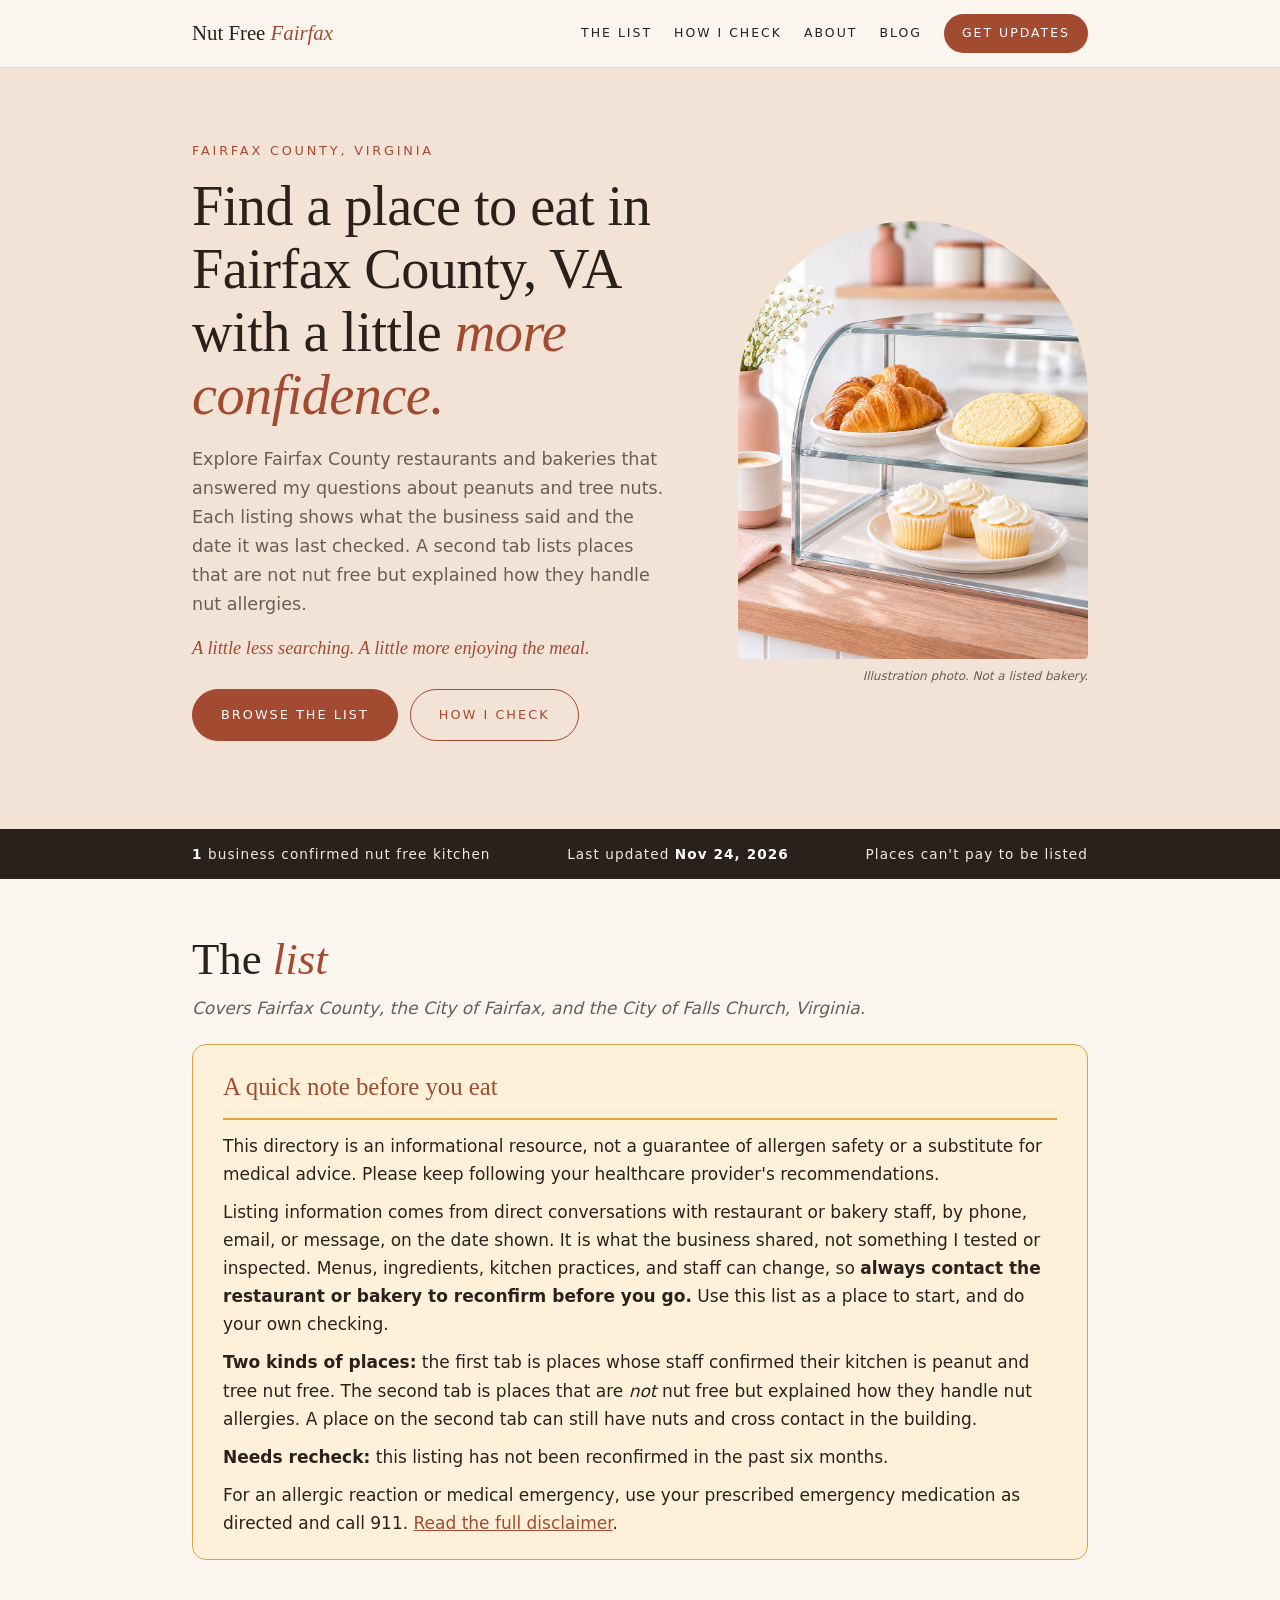
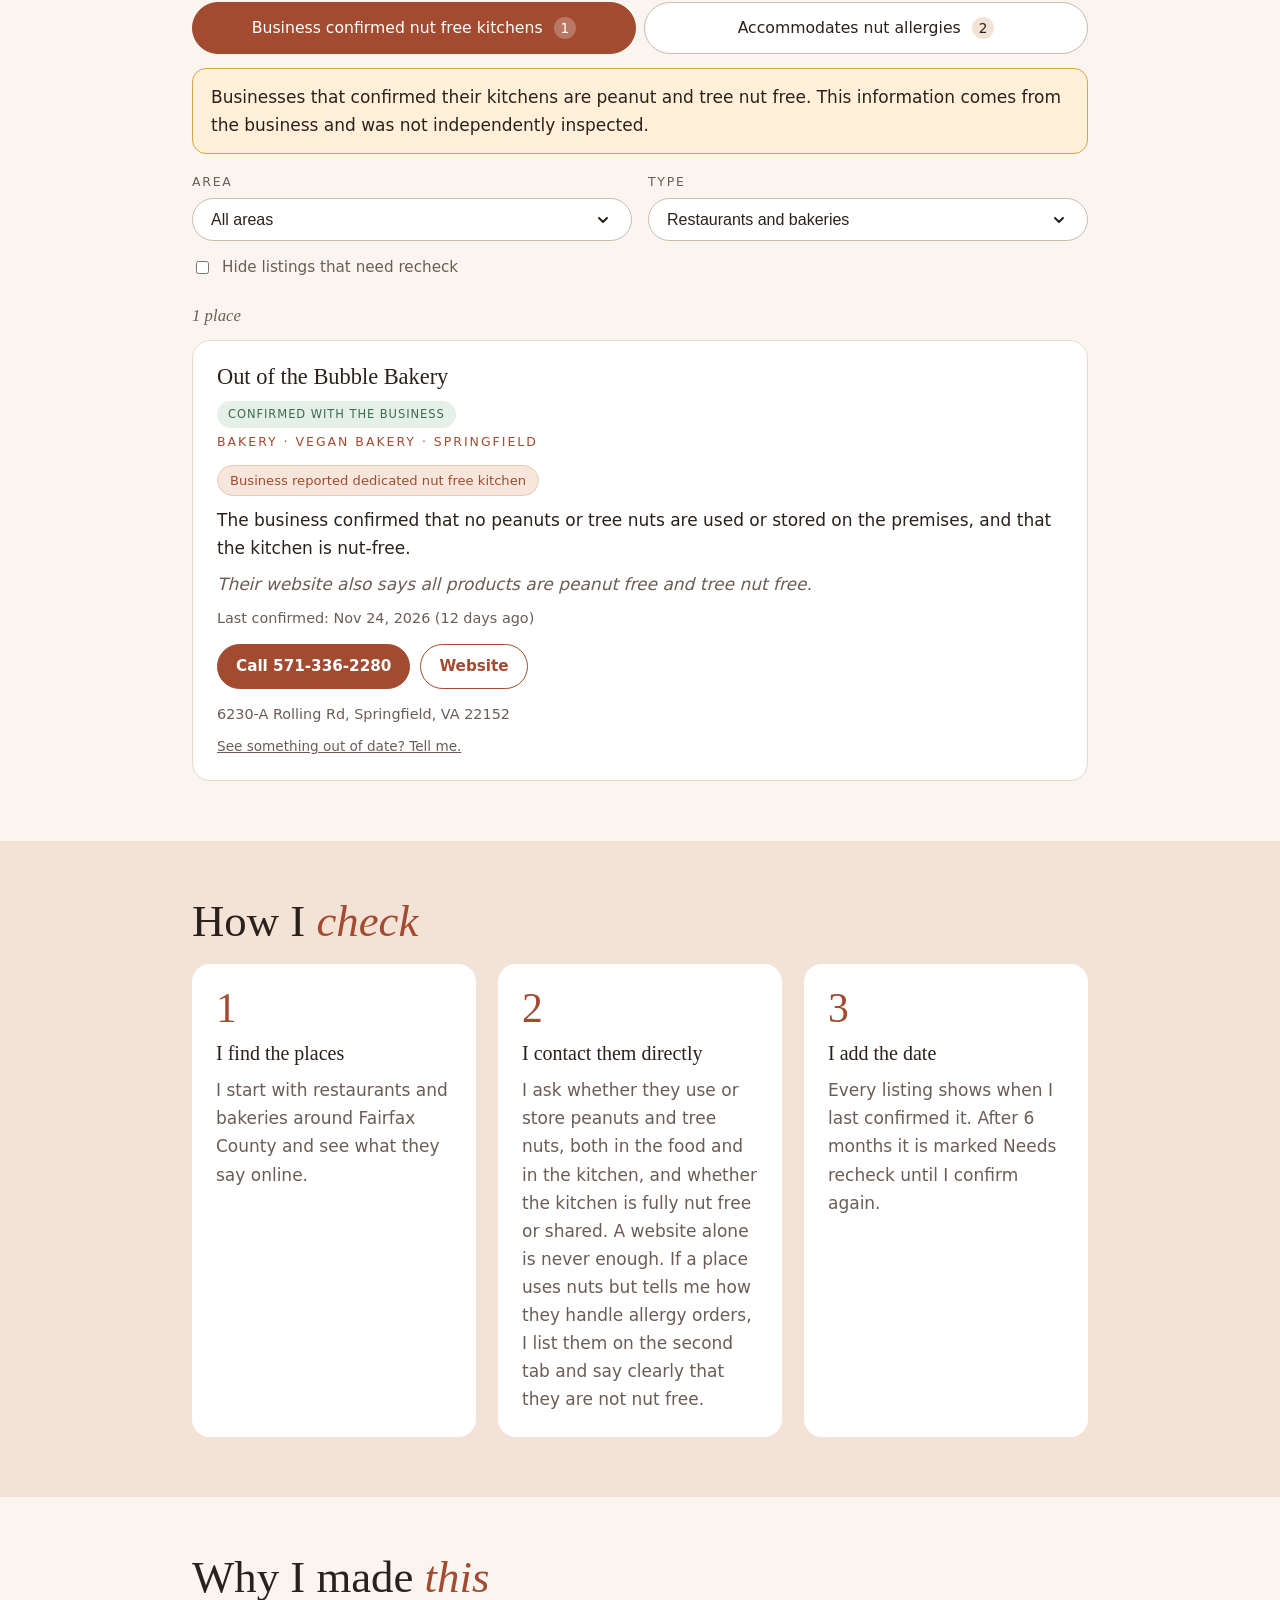
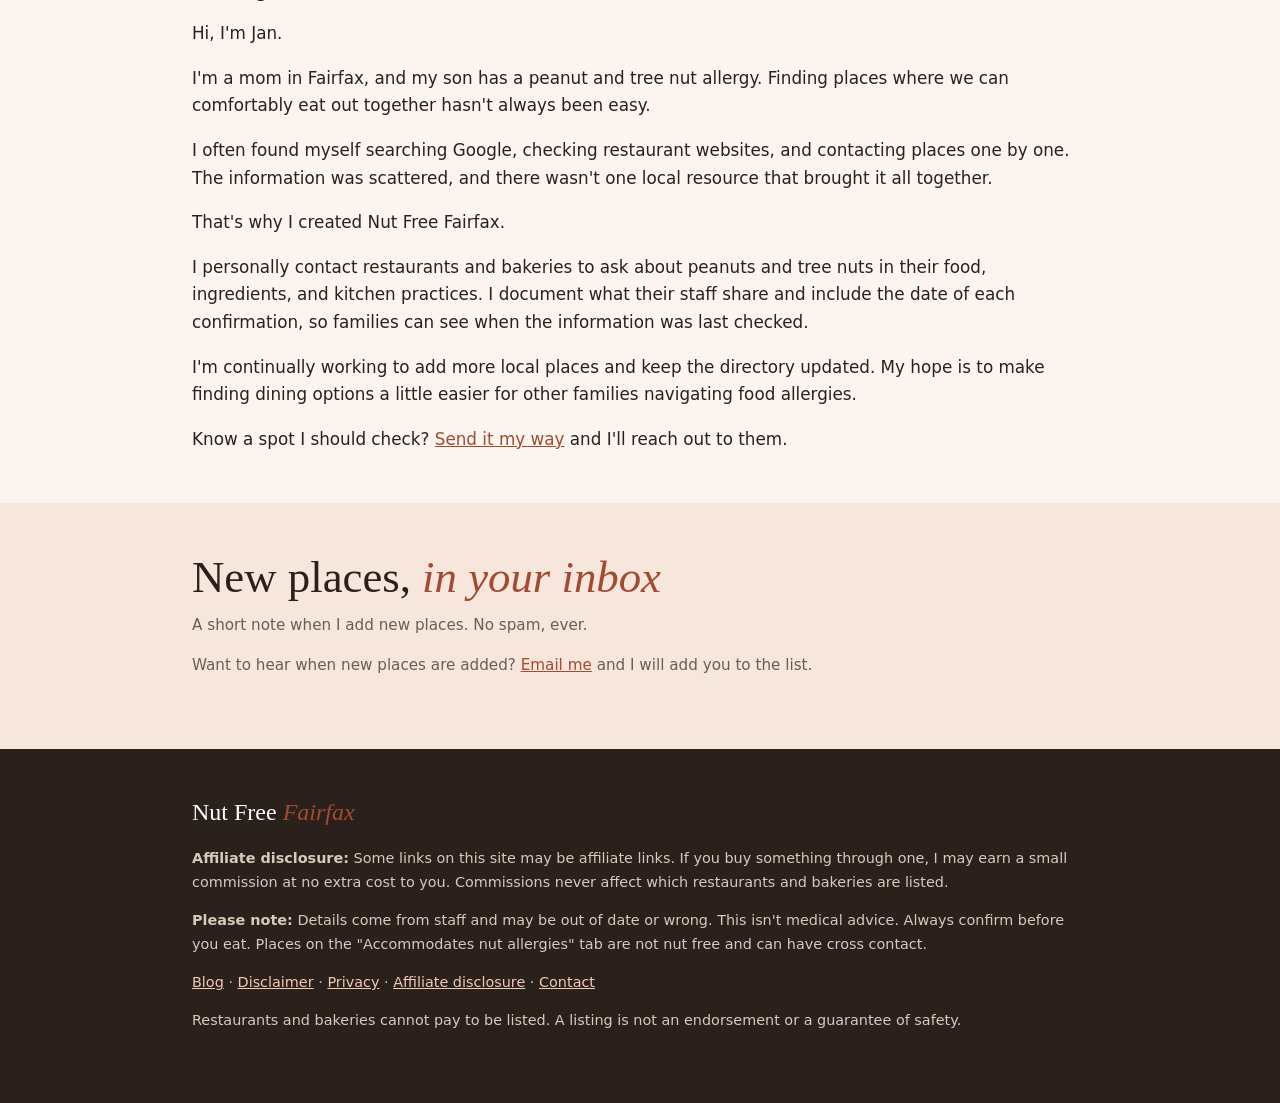
==== index.html @ b3189744 "Vary wording: less repeated 'shared' Co-Authored-By: Claude Sonnet 5.5 <noreply@anthropic.com> Claud" ====
<!DOCTYPE html>
<html lang="en">
<head>
  <meta charset="utf-8">
  <meta name="viewport" content="width=device-width, initial-scale=1">
  <title>Nut Free Fairfax | Peanut and tree nut free restaurants and bakeries in Fairfax County, VA</title>
  <meta name="description" content="Hand checked peanut and tree nut free restaurants and bakeries in Fairfax County, the City of Fairfax, and the City of Falls Church, VA. Every listing shows the date I last confirmed it. Always check with the business before you go.">
    <meta http-equiv="Content-Security-Policy" content="default-src 'self'; script-src 'self'; style-src 'self'; img-src 'self' data:; font-src 'self'; object-src 'none'; base-uri 'self'; form-action 'self'">
  <meta name="referrer" content="strict-origin-when-cross-origin">
  <meta name="theme-color" content="#a24b30">
  <link rel="canonical" href="https://nutfreefairfax.com/">
  <meta property="og:type" content="website">
  <meta property="og:site_name" content="Nut Free Fairfax">
  <meta property="og:title" content="Nut Free Fairfax | Peanut and tree nut free restaurants and bakeries in Fairfax County, VA">
  <meta property="og:description" content="Hand checked peanut and tree nut free restaurants and bakeries in Fairfax County, the City of Fairfax, and the City of Falls Church, VA. Every listing shows the date I last confirmed it. Always check with the business before you go.">
  <meta property="og:url" content="https://nutfreefairfax.com/">
  <meta property="og:image" content="https://nutfreefairfax.com/images/og-share.jpg">
  <meta name="twitter:card" content="summary_large_image">
  <script type="application/ld+json">
  {"@context":"https://schema.org","@graph":[{"@type":"WebSite","@id":"https://nutfreefairfax.com/#site","url":"https://nutfreefairfax.com/","name":"Nut Free Fairfax","description":"A free, hand verified directory of peanut and tree nut free restaurants and bakeries in Fairfax County, VA."},{"@type":"Person","name":"Jan","url":"https://nutfreefairfax.com/#about"}]}
  </script>
  <link rel="icon" href="favicon.svg" type="image/svg+xml">
  <link rel="stylesheet" href="style.css">
</head>
<body>
  <a class="skip" href="#list">Skip to the list</a>

  <nav class="nav" aria-label="Main">
    <div class="wrap nav-in">
      <a class="logo" href="#top">Nut Free <em>Fairfax</em></a>
      <div class="nav-links">
        <a href="#list">The list</a>
        <a href="#how">How I check</a>
        <a href="#about">About</a>
        <a href="blog/">Blog</a>
        <a class="pill" href="#newsletter">Get updates</a>
      </div>
    </div>
  </nav>

  <header class="hero" id="top">
    <div class="wrap hero-in">
      <div class="hero-text">
        <p class="eyebrow">Fairfax County, Virginia</p>
        <h1>Find a place to eat in Fairfax County, VA with a little <em>more confidence.</em></h1>
        <p class="lead">Explore Fairfax County restaurants and bakeries that answered my questions about peanuts and tree nuts. Each listing shows what the business said and the date it was last checked. A second tab lists places that are not nut free but explained how they handle nut allergies.</p>
        <p class="closer">A little less searching. A little more enjoying the meal.</p>
        <p class="cta"><a class="btn" href="#list">Browse the list</a> <a class="btn ghost" href="#how">How I check</a></p>
      </div>
      <!-- Put your photo at images/hero.jpg. Until then you see the soft color shape. -->
      <div class="hero-photo" role="img" aria-label="Pastries in a bakery display case (illustration photo)">
        <p class="photo-note">Illustration photo. Not a listed bakery.</p>
      </div>
    </div>
  </header>

  <section class="strip" aria-label="Site facts">
    <div class="wrap strip-in">
      <p><strong id="statCount">0</strong> <span id="statLabel">business confirmed nut free kitchens</span></p>
      <p>Last updated <strong id="statUpdated">soon</strong></p>
      <p>Places can't pay to be listed</p>
    </div>
  </section>

  <main>
    <section class="wrap" id="list-section">
      <h2 class="section-title">The <em>list</em></h2>
      <p class="coverage">Covers Fairfax County, the City of Fairfax, and the City of Falls Church, Virginia.</p>

      <div class="disclaimer" role="note">
        <h3>A quick note before you eat</h3>
        <p>This directory is an informational resource, not a guarantee of allergen safety or a substitute for medical advice. Please keep following your healthcare provider's recommendations.</p>
        <p>Listing information comes from direct conversations with restaurant or bakery staff, by phone, email, or message, on the date shown. It is what the business shared, not something I tested or inspected. Menus, ingredients, kitchen practices, and staff can change, so <strong>always contact the restaurant or bakery to reconfirm before you go.</strong> Use this list as a place to start, and do your own checking.</p>
        <p><strong>Two kinds of places:</strong> the first tab is places whose staff confirmed their kitchen is peanut and tree nut free. The second tab is places that are <em>not</em> nut free but explained how they handle nut allergies. A place on the second tab can still have nuts and cross contact in the building.</p>
        <p><strong>Needs recheck:</strong> this listing has not been reconfirmed in the past six months.</p>
        <p>For an allergic reaction or medical emergency, use your prescribed emergency medication as directed and call 911. <a href="disclaimer.html">Read the full disclaimer</a>.</p>
      </div>

      <div class="tabs" role="tablist" aria-label="Kind of place">
        <button class="tab on" role="tab" type="button" data-level="nutfree" aria-selected="true">Business confirmed nut free kitchens <span class="tab-n">0</span></button>
        <button class="tab" role="tab" type="button" data-level="accommodates" aria-selected="false">Accommodates nut allergies <span class="tab-n">0</span></button>
      </div>
      <p id="tabNote" class="tab-note" role="note" hidden></p>

      <div class="controls" aria-label="Filter the list">
        <div class="field">
          <label for="area">Area</label>
          <select id="area"><option value="all">All areas</option></select>
        </div>
        <div class="field">
          <label for="type">Type</label>
          <select id="type">
            <option value="all">Restaurants and bakeries</option>
            <option value="restaurant">Restaurants</option>
            <option value="bakery">Bakeries</option>
          </select>
        </div>
        <label class="check"><input id="hideOld" type="checkbox"> Hide listings that need recheck</label>
      </div>

      <p id="count" class="count" aria-live="polite"></p>
      <div id="list" class="list" aria-label="Listings"></div>
    </section>

    <section class="how" id="how">
      <div class="wrap">
        <h2 class="section-title">How I <em>check</em></h2>
        <ol class="steps">
          <li><span class="num">1</span><h3>I find the places</h3><p>I start with restaurants and bakeries around Fairfax County and see what they say online.</p></li>
          <li><span class="num">2</span><h3>I contact them directly</h3><p>I ask whether they use or store peanuts and tree nuts, both in the food and in the kitchen, and whether the kitchen is fully nut free or shared. A website alone is never enough. If a place uses nuts but tells me how they handle allergy orders, I list them on the second tab and say clearly that they are not nut free.</p></li>
          <li><span class="num">3</span><h3>I add the date</h3><p>Every listing shows when I last confirmed it. After 6 months it is marked Needs recheck until I confirm again.</p></li>
        </ol>
      </div>
    </section>

    <section class="wrap about" id="about">
      <h2 class="section-title">Why I made <em>this</em></h2>
      <p>Hi, I'm Jan.</p>
      <p>I'm a mom in Fairfax, and my son has a peanut and tree nut allergy. Finding places where we can comfortably eat out together hasn't always been easy.</p>
      <p>I often found myself searching Google, checking restaurant websites, and contacting places one by one. The information was scattered, and there wasn't one local resource that brought it all together.</p>
      <p>That's why I created Nut Free Fairfax.</p>
      <p>I personally contact restaurants and bakeries to ask about peanuts and tree nuts in their food, ingredients, and kitchen practices. I document what their staff share and include the date of each confirmation, so families can see when the information was last checked.</p>
      <p>I'm continually working to add more local places and keep the directory updated. My hope is to make finding dining options a little easier for other families navigating food allergies.</p>
      <p>Know a spot I should check? <a href="mailto:nutfreefairfax@gmail.com">Send it my way</a> and I'll reach out to them.</p>
    </section>

    <!-- HIDDEN until you have real affiliate links. To bring it back, delete the opening and closing comment marks around this block and swap in your real links.
    <section class="wrap box" id="tools">
      <h2>Helpful nut free <em>finds</em></h2>
      <p class="small">A few things I like. These are affiliate links, which means I may earn a small commission if you buy. It costs you nothing extra, and it never affects which places are listed.</p>
      <ul>
        <li><a href="YOUR-AFFILIATE-LINK-HERE" rel="sponsored noopener">Product name</a></li>
      </ul>
    </section>
    -->


    <section class="news" id="newsletter">
      <div class="wrap">
        <h2>New places, <em>in your inbox</em></h2>
        <p class="small">A short note when I add new places. No spam, ever.</p>
        <p class="small">Want to hear when new places are added? <a href="mailto:nutfreefairfax@gmail.com?subject=Add%20me%20to%20the%20list">Email me</a> and I will add you to the list.</p>
      </div>
    </section>
  </main>

  <footer class="site-footer">
    <div class="wrap">
      <p class="logo-foot">Nut Free <em>Fairfax</em></p>
      <p><strong>Affiliate disclosure:</strong> Some links on this site may be affiliate links. If you buy something through one, I may earn a small commission at no extra cost to you. Commissions never affect which restaurants and bakeries are listed.</p>
      <p><strong>Please note:</strong> Details come from staff and may be out of date or wrong. This isn't medical advice. Always confirm before you eat. Places on the "Accommodates nut allergies" tab are not nut free and can have cross contact.</p>
      <p><a href="blog/">Blog</a> &middot; <a href="disclaimer.html">Disclaimer</a> &middot; <a href="privacy.html">Privacy</a> &middot; <a href="affiliate-disclosure.html">Affiliate disclosure</a> &middot; <a href="mailto:nutfreefairfax@gmail.com">Contact</a></p>
      <p>Restaurants and bakeries cannot pay to be listed. A listing is not an endorsement or a guarantee of safety.</p>
    </div>
  </footer>

  <script src="data/listings.js"></script>
  <script src="app.js"></script>
</body>
</html>
---- style.css ----
:root {
  --bg: #faf5ef;
  --blush: #f3e3d7;
  --ink: #2b211c;
  --muted: #6b5d55;
  --line: #e6d9cc;
  --accent: #a24b30;
  --accent-soft: #f6e6dc;
  --ok: #3f6b4f;
  --warn-bg: #fff1d9;
  --warn-line: #d9a441;
  --old: #8a4b00;
  --serif: Georgia, "Times New Roman", serif;
}
* { box-sizing: border-box; }
body {
  margin: 0;
  font-family: system-ui, -apple-system, "Segoe UI", Roboto, sans-serif;
  background: var(--bg);
  color: var(--ink);
  line-height: 1.65;
  font-size: 17px;
}
h1, h2, h3 { font-family: var(--serif); font-weight: 400; }
.wrap { max-width: 780px; margin: 0 auto; padding: 0 22px; }
.skip { position: absolute; left: -999px; }
.skip:focus { left: 8px; top: 8px; background: #fff; padding: 8px; z-index: 5; }

/* Header */
.site-header { background: var(--blush); padding: 64px 0 52px; text-align: center; }
.eyebrow {
  margin: 0 0 14px; font-size: .8rem; letter-spacing: .22em;
  text-transform: uppercase; color: var(--accent);
}
.site-header h1 {
  margin: 0 0 16px; font-size: clamp(2.3rem, 7vw, 3.6rem);
  line-height: 1.08; letter-spacing: -.01em;
}
.site-header h1 em { color: var(--accent); }
.tagline { margin: 0 auto; max-width: 560px; color: var(--muted); font-size: 1.05rem; }

/* Disclaimer */
.disclaimer {
  background: var(--warn-bg); border: 1px solid var(--warn-line);
  border-radius: 14px; padding: 16px 20px; margin: 34px 0 30px;
}
.disclaimer h2 { margin: 0 0 4px; font-size: 1.15rem; }
.disclaimer p { margin: 0; }

/* Filters */
.controls {
  display: grid; grid-template-columns: 1fr 1fr; gap: 14px 16px;
  margin-bottom: 10px;
}
.field label {
  display: block; font-size: .78rem; letter-spacing: .14em;
  text-transform: uppercase; color: var(--muted); margin-bottom: 6px;
}
select {
  appearance: none; -webkit-appearance: none; -moz-appearance: none;
  width: 100%; padding: 12px 48px 12px 18px; font-size: 1rem; color: var(--ink);
  border: 1px solid #cdbba9; border-radius: 999px; background-color: #fff;
  cursor: pointer;
  /* Bigger, darker dropdown arrow, set in from the rounded edge */
  background-image: url("data:image/svg+xml,%3Csvg xmlns='http://www.w3.org/2000/svg' width='16' height='16' viewBox='0 0 24 24' fill='none' stroke='%232b211c' stroke-width='3' stroke-linecap='round' stroke-linejoin='round'%3E%3Cpath d='M6 9l6 6 6-6'/%3E%3C/svg%3E");
  background-repeat: no-repeat;
  background-position: right 20px center;
  background-size: 16px;
}
.controls .check {
  grid-column: 1 / -1; display: flex; gap: 10px; align-items: center;
  font-size: .95rem; color: var(--muted);
}
.count {
  margin: 22px 0 10px; color: var(--muted); font-family: var(--serif);
  font-style: italic; font-size: 1.05rem;
}

/* Cards */
.card {
  background: #fff; border: 1px solid var(--line); border-radius: 18px;
  padding: 22px 24px; margin-bottom: 18px;
}
.card.is-old { border-color: var(--warn-line); }
.card-top { display: flex; flex-direction: column; gap: 10px; align-items: flex-start; }
.card h3 { margin: 0; font-size: 1.4rem; line-height: 1.25; }
.badge {
  font-size: .72rem; letter-spacing: .08em; text-transform: uppercase;
  padding: 4px 11px; border-radius: 999px; white-space: nowrap;
}
.badge.ok { background: #e4f0e8; color: var(--ok); }
.badge.old { background: var(--warn-bg); color: var(--old); border: 1px solid var(--warn-line); }
.meta {
  margin: 4px 0 12px; font-size: .78rem; letter-spacing: .16em;
  text-transform: uppercase; color: var(--accent);
}
.said { margin: 0 0 8px; }
.notes { margin: 0 0 8px; color: var(--muted); font-style: italic; }
.verified { margin: 0 0 14px; font-size: .9rem; color: var(--muted); }
.links { margin: 0; display: flex; flex-wrap: wrap; gap: 10px; }
.links a {
  display: inline-block; padding: 9px 18px; border-radius: 999px;
  border: 1px solid var(--accent); color: var(--accent);
  text-decoration: none; font-weight: 600; font-size: .95rem;
}
.links a:first-child { background: var(--accent); color: #fff; }
.addr { margin: 14px 0 0; font-size: .9rem; color: var(--muted); }

/* Boxes */
.box { margin-top: 44px; padding: 26px 24px; background: var(--accent-soft); border-radius: 18px; }
.box h2 { margin: 0 0 6px; font-size: 1.5rem; }
.small { color: var(--muted); font-size: .95rem; margin-top: 0; }
input[type="email"] {
  width: 100%; padding: 12px 14px; font-size: 1rem;
  border: 1px solid #cdbba9; border-radius: 999px; background: #fff;
}
#newsletter label { display: block; font-size: .78rem; letter-spacing: .14em; text-transform: uppercase; color: var(--muted); margin: 10px 0 6px; }
button {
  padding: 12px 26px; font-size: 1rem; border: 0; border-radius: 999px;
  background: var(--accent); color: #fff; cursor: pointer; margin-top: 12px;
}
.empty { color: var(--muted); }

/* Footer */
.site-footer {
  margin-top: 56px; padding: 30px 0 48px; border-top: 1px solid var(--line);
  font-size: .9rem; color: var(--muted);
}
a { color: var(--accent); }
a:focus-visible, button:focus-visible, input:focus-visible, select:focus-visible {
  outline: 3px solid #1a5fd0; outline-offset: 2px;
}

@media (max-width: 520px) {
  .controls { grid-template-columns: 1fr; }
  .site-header { padding: 46px 0 38px; }
  .card { padding: 18px; }
}

/* ---- Showit style layer ---- */
html { scroll-behavior: smooth; }
.nav { position: sticky; top: 0; z-index: 10; background: rgba(250,245,239,.94); backdrop-filter: blur(6px); border-bottom: 1px solid var(--line); }
.nav-in { display: flex; justify-content: space-between; align-items: center; padding-top: 14px; padding-bottom: 14px; }
.logo { font-family: var(--serif); font-size: 1.3rem; color: var(--ink); text-decoration: none; }
.logo em, .logo-foot em { color: var(--accent); }
.nav-links { display: flex; gap: 22px; align-items: center; }
.nav-links a { color: var(--ink); text-decoration: none; font-size: .78rem; letter-spacing: .16em; text-transform: uppercase; }
.nav-links a.pill { background: var(--accent); color: #fff; padding: 9px 18px; border-radius: 999px; }

.hero { background: var(--blush); padding: 56px 0 70px; text-align: left; }
.hero-in { display: grid; grid-template-columns: 1.1fr .9fr; gap: 40px; align-items: center; }
.hero h1 { margin: 0 0 18px; font-size: clamp(2.4rem, 6vw, 4rem); line-height: 1.05; letter-spacing: -.01em; }
.hero h1 em { color: var(--accent); }
.lead { font-size: 1.1rem; color: var(--muted); max-width: 480px; margin: 0 0 26px; }
.cta { display: flex; flex-wrap: wrap; gap: 12px; margin: 0; }
.btn { display: inline-block; padding: 14px 28px; border-radius: 999px; background: var(--accent); color: #fff; text-decoration: none; font-size: .8rem; letter-spacing: .16em; text-transform: uppercase; border: 1px solid var(--accent); }
.btn.ghost { background: transparent; color: var(--accent); }
.hero-photo {
  aspect-ratio: 4 / 5; width: 100%; max-width: 380px; justify-self: end;
  border-radius: 999px 999px 24px 24px;
  background: linear-gradient(160deg, #e9b99f 0%, #d98e6d 55%, #a24b30 100%);
  background-size: cover; background-position: center;
  background-image: url("images/hero.jpg"), linear-gradient(160deg, #e9b99f 0%, #d98e6d 55%, #a24b30 100%);
}

.strip { background: var(--ink); color: #f5e9de; }
.strip-in { display: flex; flex-wrap: wrap; justify-content: space-between; gap: 6px 24px; padding-top: 14px; padding-bottom: 14px; }
.strip p { margin: 0; font-size: .85rem; letter-spacing: .08em; }
.strip strong { color: #fff; }

.section-title { font-size: clamp(2rem, 5vw, 2.8rem); margin: 56px 0 18px; line-height: 1.1; }
.section-title em, .box h2 em, .news h2 em { color: var(--accent); }
.disclaimer h3 { margin: 0 0 4px; font-size: 1.15rem; }
.disclaimer { margin-top: 10px; }

.how { background: var(--blush); margin-top: 60px; padding-bottom: 60px; }
.how .section-title { margin-top: 0; padding-top: 56px; }
.steps { list-style: none; margin: 0; padding: 0; display: grid; grid-template-columns: repeat(3, 1fr); gap: 22px; }
.steps li { background: #fff; border-radius: 18px; padding: 24px; }
.num { display: block; font-family: var(--serif); font-size: 2.6rem; color: var(--accent); line-height: 1; margin-bottom: 8px; }
.steps h3 { margin: 0 0 6px; font-size: 1.25rem; }
.steps p { margin: 0; color: var(--muted); }

.about p { max-width: 620px; font-size: 1.05rem; }

.news { background: var(--accent-soft); margin-top: 50px; padding: 50px 0 56px; }
.news h2 { margin: 0 0 6px; font-size: clamp(1.8rem, 4vw, 2.4rem); }
.news form { max-width: 460px; }
.news label { display: block; font-size: .78rem; letter-spacing: .14em; text-transform: uppercase; color: var(--muted); margin: 10px 0 6px; }
.box { background: transparent; padding: 0; }

.site-footer { background: var(--ink); color: #d9c9bb; margin-top: 0; border-top: 0; padding: 44px 0 56px; }
.site-footer a { color: #f1c9b4; }
.logo-foot { font-family: var(--serif); font-size: 1.5rem; color: #fff; margin: 0 0 12px; }

@media (max-width: 720px) {
  .hero-in { grid-template-columns: 1fr; }
  .hero-photo { justify-self: center; max-width: 300px; order: -1; }
  .steps { grid-template-columns: 1fr; }
  .nav-links a:not(.pill) { display: none; }
}

/* Hero seal badge */
.hero-photo { position: relative; }
.seal {
  position: absolute; left: -22px; bottom: 26px;
  width: 132px; height: 132px; border-radius: 50%;
  background: var(--ink); color: #fff;
  display: flex; flex-direction: column; align-items: center; justify-content: center;
  text-align: center; padding: 14px; box-shadow: 0 6px 18px rgba(43,33,28,.25);
  outline: 2px dashed #f1c9b4; outline-offset: -8px;
}
.seal span { font-family: var(--serif); font-size: .95rem; line-height: 1.15; }
.seal small { margin-top: 4px; font-size: .62rem; letter-spacing: .12em; text-transform: uppercase; color: #f1c9b4; }
@media (max-width: 720px) { .seal { left: -6px; width: 112px; height: 112px; } .seal span { font-size: .82rem; } }

.photo-note { position: absolute; top: 100%; right: 0; margin: 8px 0 0; font-size: .75rem; color: var(--muted); font-style: italic; }

/* Wording update layer */
.hero h1 { font-size: clamp(2rem, 4.6vw, 3.1rem); line-height: 1.12; }
.closer { font-family: var(--serif); font-style: italic; font-size: 1.15rem; color: var(--accent); margin: 0 0 26px; }
.lead { margin-bottom: 14px; }
.coverage { margin: -8px 0 22px; color: var(--muted); font-style: italic; }
.chips { margin: 0 0 10px; }
.chip { display: inline-block; font-size: .82rem; padding: 4px 12px; border-radius: 999px; background: var(--accent-soft); color: var(--accent); border: 1px solid #ecc9b6; }

/* Wider top sections */
.nav .wrap, .hero .wrap, .strip .wrap, .site-footer .wrap { max-width: 1180px; }
.how .wrap { max-width: 1000px; }
.hero { padding: 72px 0 88px; }
.hero-in { gap: 72px; grid-template-columns: 1.15fr .85fr; }
.hero h1 { font-size: clamp(2.2rem, 4.4vw, 3.6rem); }
.lead { max-width: 560px; }
.hero-photo { max-width: 440px; }
@media (max-width: 720px) {
  .hero { padding: 44px 0 64px; }
  .hero-in { gap: 36px; }
  .hero-photo { max-width: 300px; }
}

/* Policy pages and report link */
.doc { padding-top: 48px; padding-bottom: 64px; max-width: 700px; }
.doc h1 { font-size: clamp(2rem, 5vw, 2.8rem); margin: 0 0 6px; }
.doc h2 { font-size: 1.35rem; margin: 34px 0 6px; color: var(--accent); }
.doc .updated { color: var(--muted); font-size: .9rem; margin: 0 0 10px; font-style: italic; }
.report { margin: 8px 0 0; font-size: .85rem; }
.report a { color: var(--muted); }
.site-footer a { text-decoration: underline; }

.disclaimer p + p { margin-top: 10px; }

/* Wider list section: heading, note, filters and cards all share the same edges */
#list-section { max-width: 940px; }
.disclaimer { padding: 22px 30px; }
@media (max-width: 520px) { .disclaimer { padding: 16px 20px; } }

/* Make the note's title stand out */
.disclaimer h3 {
  font-size: 1.55rem; color: var(--accent); margin: 0 0 12px;
  padding-bottom: 10px; border-bottom: 2px solid var(--warn-line);
}

/* Keep the finds section lined up with the other sections (.box had zeroed its side padding) */
.box.wrap { padding: 0 22px; }

/* One shared content width so every section lines up on the same left edge */
#list-section, .about, .box.wrap, .news .wrap, .how .wrap { max-width: 940px; }

/* Top banner, hero, facts strip and footer use the same width too, so the whole page shares one left edge */
.nav .wrap, .hero .wrap, .strip .wrap, .site-footer .wrap { max-width: 940px; }

/* Phone: stack the hero (text, then photo) instead of squeezing two columns */
@media (max-width: 720px) { .hero-in { grid-template-columns: 1fr; } }

/* Same heading size for every section title */
.news h2 { font-size: clamp(2rem, 5vw, 2.8rem); margin: 0 0 10px; line-height: 1.1; }

/* Let the story run the full width of the section instead of a narrow column */
.about p { max-width: none; }


/* Tabs: 100% nut free vs accommodates */
.tabs { display: flex; gap: 8px; margin: 6px 0 14px; flex-wrap: wrap; }
.tab {
  flex: 1 1 200px; font: inherit; font-size: .98rem; cursor: pointer;
  padding: 12px 16px; border-radius: 999px; border: 1px solid #cdbba9;
  background: #fff; color: var(--ink);
}
.tab .tab-n {
  display: inline-block; min-width: 1.6em; margin-left: 6px; padding: 0 7px;
  border-radius: 999px; background: var(--blush); font-size: .85rem;
}
.tab.on { background: var(--accent); border-color: var(--accent); color: #fff; }
.tab.on .tab-n { background: rgba(255,255,255,.25); color: #fff; }
.tab:focus-visible { outline: 3px solid var(--warn-line); outline-offset: 2px; }
.tab-note {
  background: var(--warn-bg); border: 1px solid var(--warn-line);
  border-radius: 14px; padding: 14px 18px; margin: 0 0 18px;
}
.tab-note[hidden] { display: none; }
.badge.acc { background: var(--warn-bg); color: var(--old); border: 1px solid var(--warn-line); }
.card.is-acc { border-color: var(--warn-line); }
.warn-line { margin: 10px 0 0; font-weight: 600; color: var(--old); }

/* Blog */
.post-list { list-style: none; margin: 28px 0 0; padding: 0; }
.post-list li { padding: 22px 0; border-top: 1px solid var(--line); }
.post-list li:last-child { border-bottom: 1px solid var(--line); }
.post-list h2 { margin: 0 0 4px; font-size: 1.45rem; color: var(--ink); }
.post-list h2 a { color: var(--ink); text-decoration: none; }
.post-list h2 a:hover { color: var(--accent); }
.post-list .meta { margin: 0 0 8px; color: var(--muted); font-size: .9rem; font-style: italic; }
.post-list p { margin: 0; }
.doc.post h2 { color: var(--ink); }
.doc.post ul, .doc.post ol { padding-left: 22px; }
.doc.post li { margin: 6px 0; }
.doc.post .lead { font-size: 1.12rem; color: var(--muted); }
.post-note { background: var(--warn-bg); border: 1px solid var(--warn-line); border-radius: 14px; padding: 14px 18px; margin: 28px 0; font-size: .95rem; }
.post-note p { margin: 0; }
.back-link { display: inline-block; margin-top: 30px; }

/* Photo inside a blog post */
.post-photo { margin: 20px 0 26px; }
.post-photo img { display: block; width: 100%; height: auto; border-radius: 14px; }
.post-photo figcaption { margin-top: 8px; font-size: .85rem; color: var(--muted); font-style: italic; }

/* Blog pages: wider than the policy pages, same edges as the nav and the list */
.doc.post, .doc.blog-index { max-width: 940px; }
.doc.post p, .doc.post li { font-size: 1.1rem; line-height: 1.7; }
.doc.post h1 { max-width: none; font-size: clamp(1.5rem, 3.4vw, 2rem); line-height: 1.25; margin-bottom: 16px; }
.doc.post p { margin: 0 0 16px; }
.doc.post .lead { font-size: 1.2rem; }
.doc.post .post-note p, .doc.post .post-photo figcaption { font-size: .95rem; }
@media (max-width: 520px) { .doc.post p, .doc.post li { font-size: 1.05rem; } }
.doc.post .lead { max-width: none; }
.doc.post .post-note p { margin: 0; }
.doc.blog-index .lead { max-width: none; }

/* Blog list: small photo on the left, snippet on the right */
.post-list li.has-thumb { display: grid; grid-template-columns: 88px 1fr; gap: 20px; align-items: center; }
.post-list .thumb img { display: block; width: 88px; aspect-ratio: 1 / 1; object-fit: cover; border-radius: 12px; }
@media (max-width: 520px) { .post-list li.has-thumb { grid-template-columns: 64px 1fr; gap: 14px; } .post-list .thumb img { width: 64px; border-radius: 10px; } .post-list li.has-thumb h2 { font-size: 1.15rem; } .post-list li.has-thumb p { font-size: .95rem; } }
.post-list .thumb { display: block; }
.post-list .thumb img { height: auto; }

/* Photo in a post: smaller, same left edge as the text */
.doc.post .post-photo { max-width: 600px; margin: 16px 0 26px; }
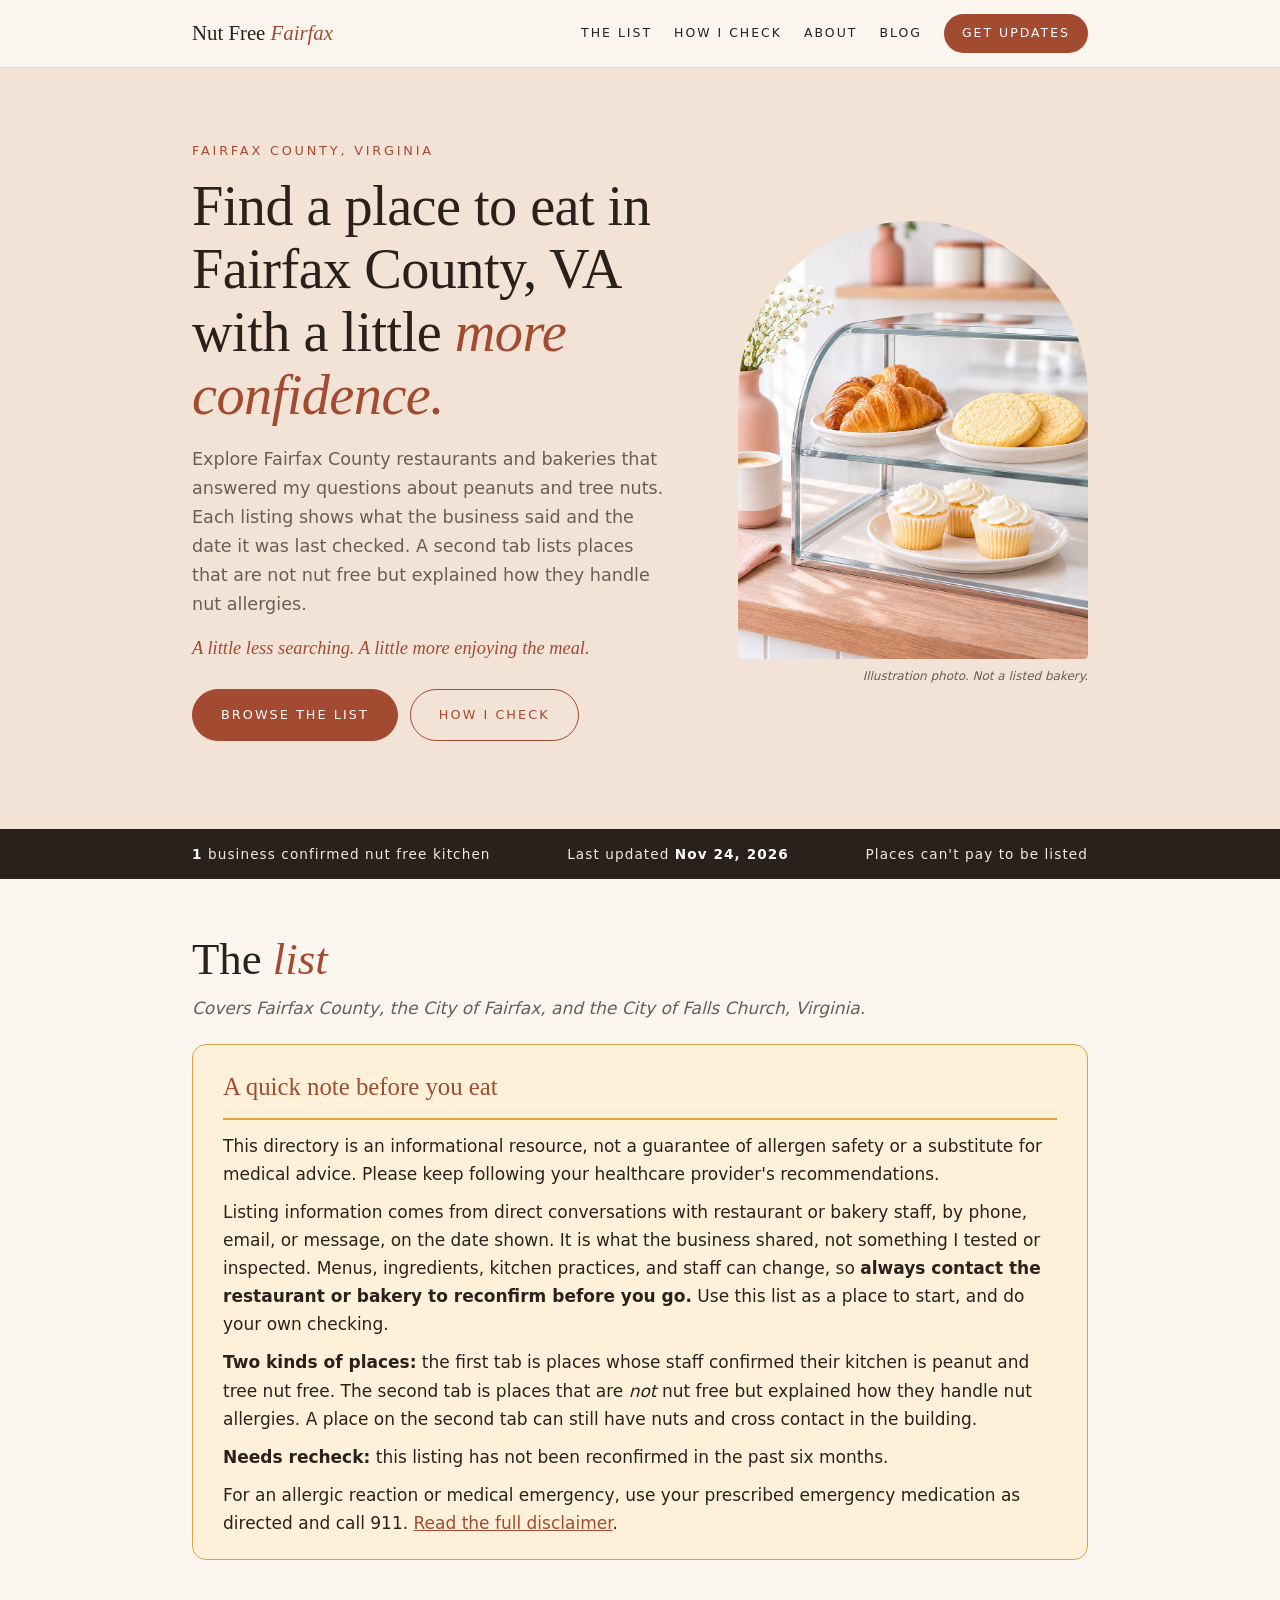
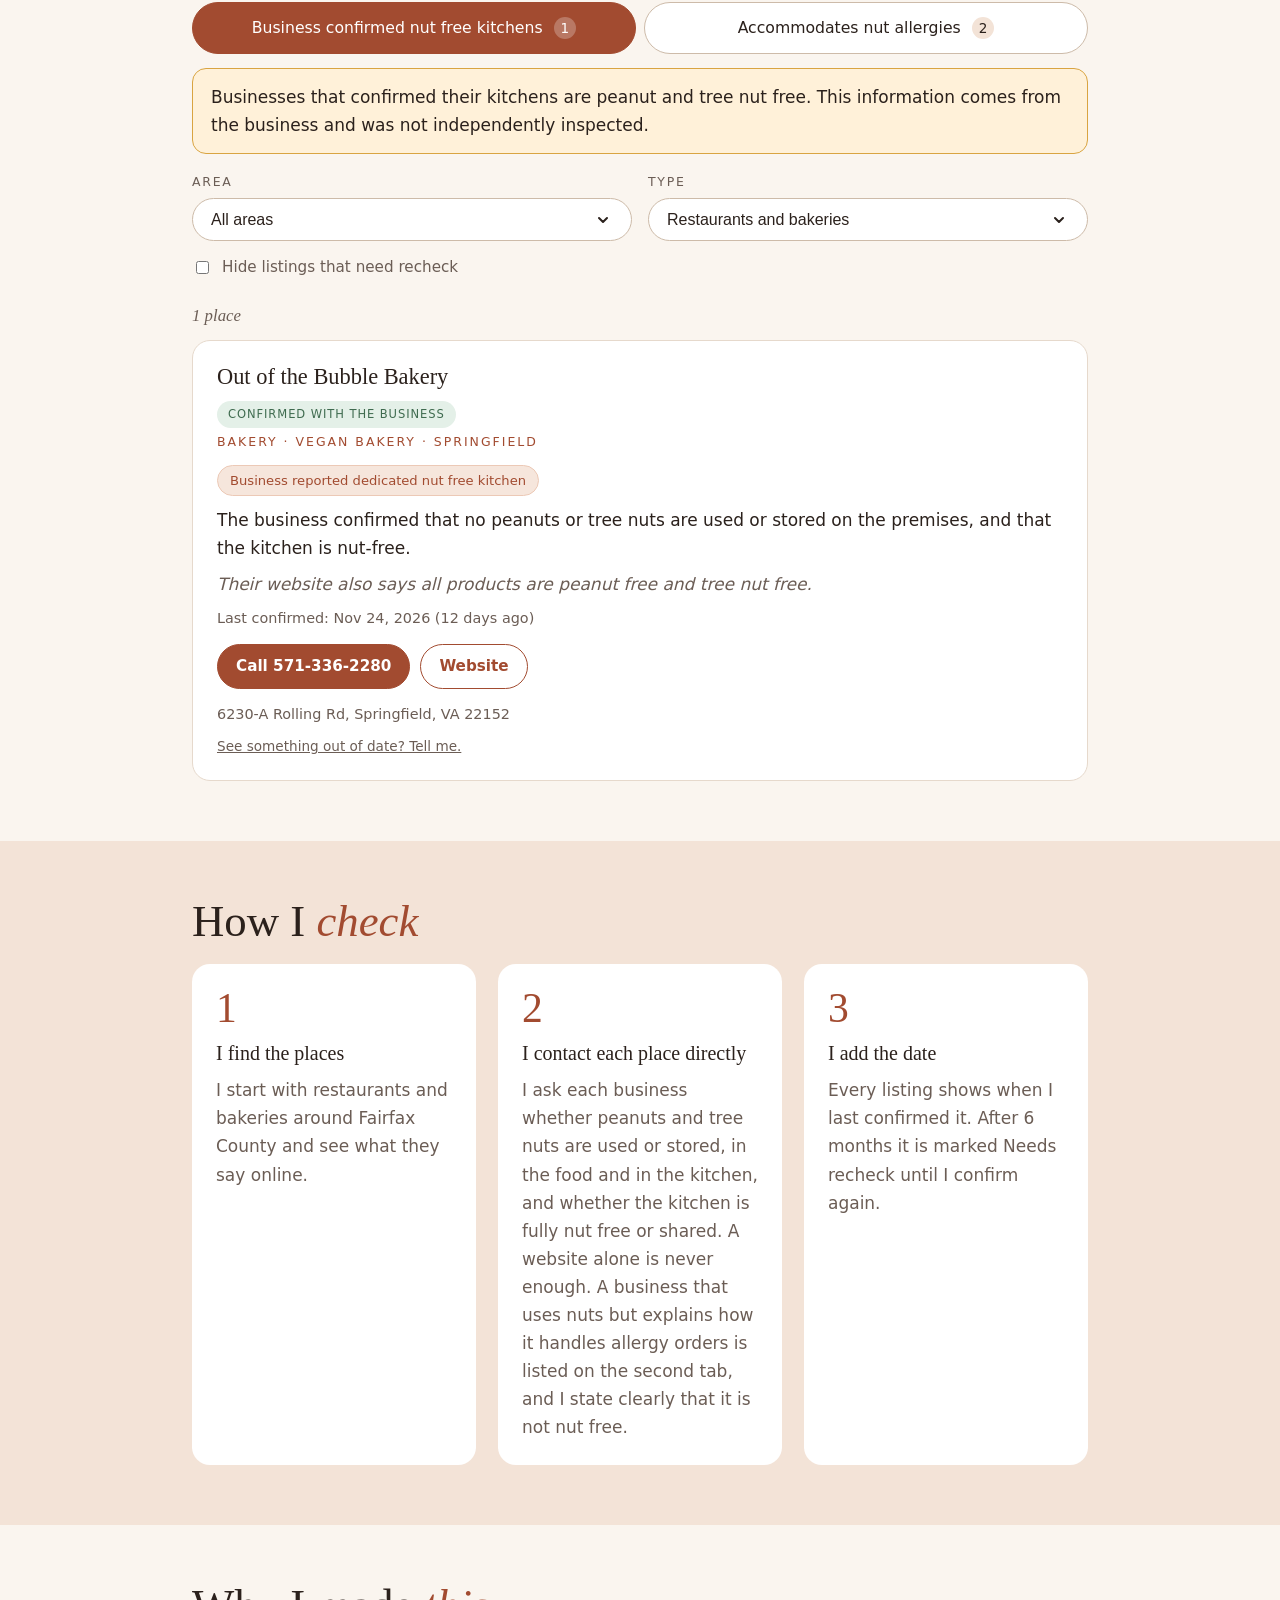
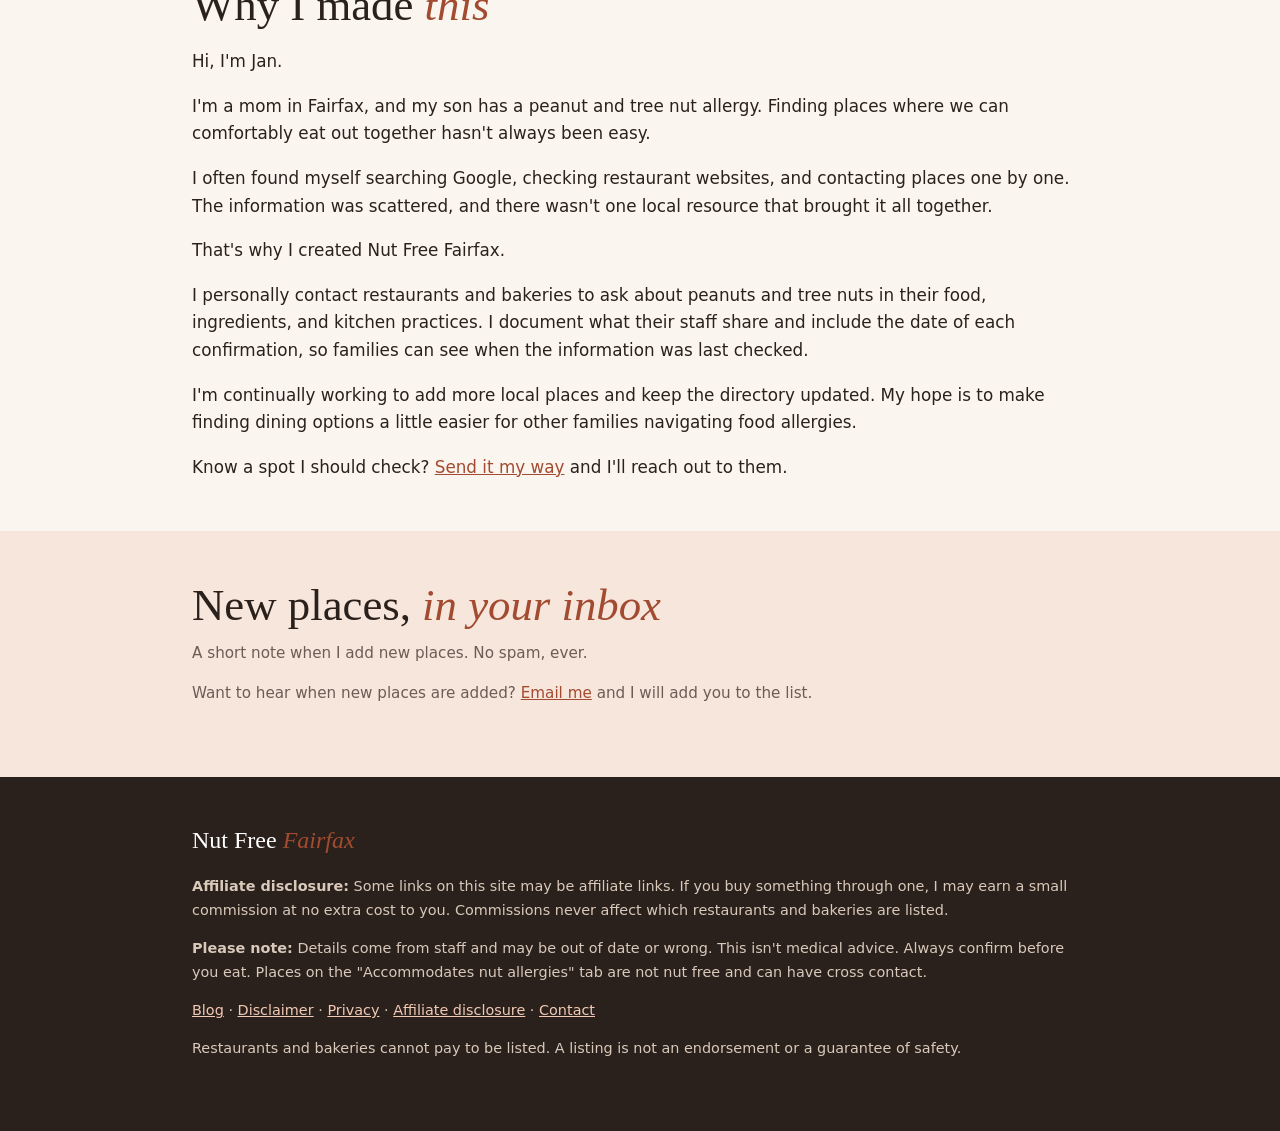
==== commit 9b36dc98: "How I check: more formal wording for step 2 Co-Authored-By: Claude Sonnet 5.5 <noreply@anthropic.com" ====
--- a/index.html
+++ b/index.html
@@ -107,7 +107,7 @@
         <h2 class="section-title">How I <em>check</em></h2>
         <ol class="steps">
           <li><span class="num">1</span><h3>I find the places</h3><p>I start with restaurants and bakeries around Fairfax County and see what they say online.</p></li>
-          <li><span class="num">2</span><h3>I contact them directly</h3><p>I ask whether they use or store peanuts and tree nuts, both in the food and in the kitchen, and whether the kitchen is fully nut free or shared. A website alone is never enough. If a place uses nuts but tells me how they handle allergy orders, I list them on the second tab and say clearly that they are not nut free.</p></li>
+          <li><span class="num">2</span><h3>I contact each place directly</h3><p>I ask each business whether peanuts and tree nuts are used or stored, in the food and in the kitchen, and whether the kitchen is fully nut free or shared. A website alone is never enough. A business that uses nuts but explains how it handles allergy orders is listed on the second tab, and I state clearly that it is not nut free.</p></li>
           <li><span class="num">3</span><h3>I add the date</h3><p>Every listing shows when I last confirmed it. After 6 months it is marked Needs recheck until I confirm again.</p></li>
         </ol>
       </div>
--- a/style.css
+++ b/style.css
@@ -327,7 +327,7 @@
 /* Blog pages: wider than the policy pages, same edges as the nav and the list */
 .doc.post, .doc.blog-index { max-width: 940px; }
 .doc.post p, .doc.post li { font-size: 1.1rem; line-height: 1.7; }
-.doc.post h1 { max-width: none; font-size: clamp(1.5rem, 3.4vw, 2rem); line-height: 1.25; margin-bottom: 16px; }
+.doc.post h1 { max-width: none; font-size: clamp(1.4rem, 2.8vw, 1.72rem); line-height: 1.25; margin-bottom: 16px; text-wrap: balance; }
 .doc.post p { margin: 0 0 16px; }
 .doc.post .lead { font-size: 1.2rem; }
 .doc.post .post-note p, .doc.post .post-photo figcaption { font-size: .95rem; }
@@ -344,4 +344,6 @@
 .post-list .thumb img { height: auto; }
 
 /* Photo in a post: smaller, same left edge as the text */
-.doc.post .post-photo { max-width: 600px; margin: 16px 0 26px; }
+.doc.post .post-photo { max-width: none; margin: 24px 0 26px; }
+.doc.post .post-photo img { width: 100%; height: auto; aspect-ratio: 16 / 9; object-fit: cover; object-position: center 50%; }
+@media (max-width: 520px) { .doc.post .post-photo img { aspect-ratio: 3 / 2; } }
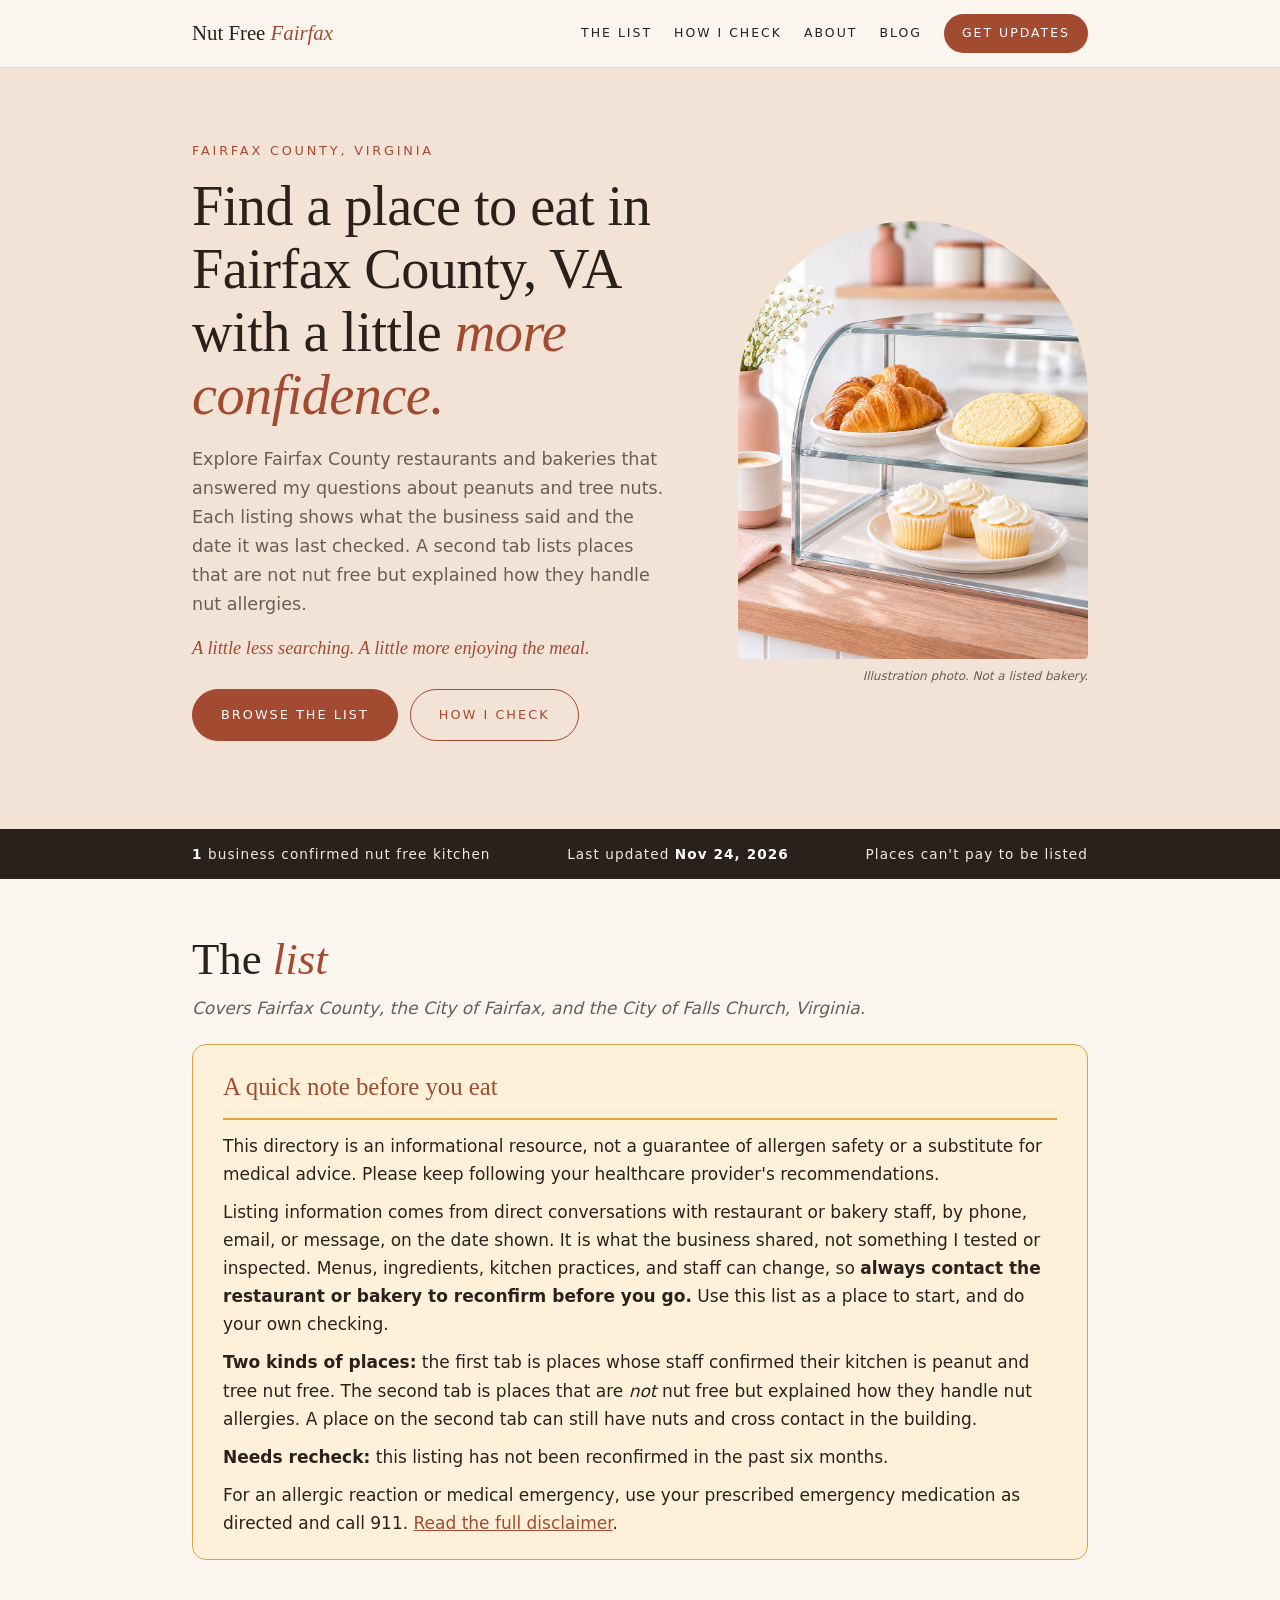
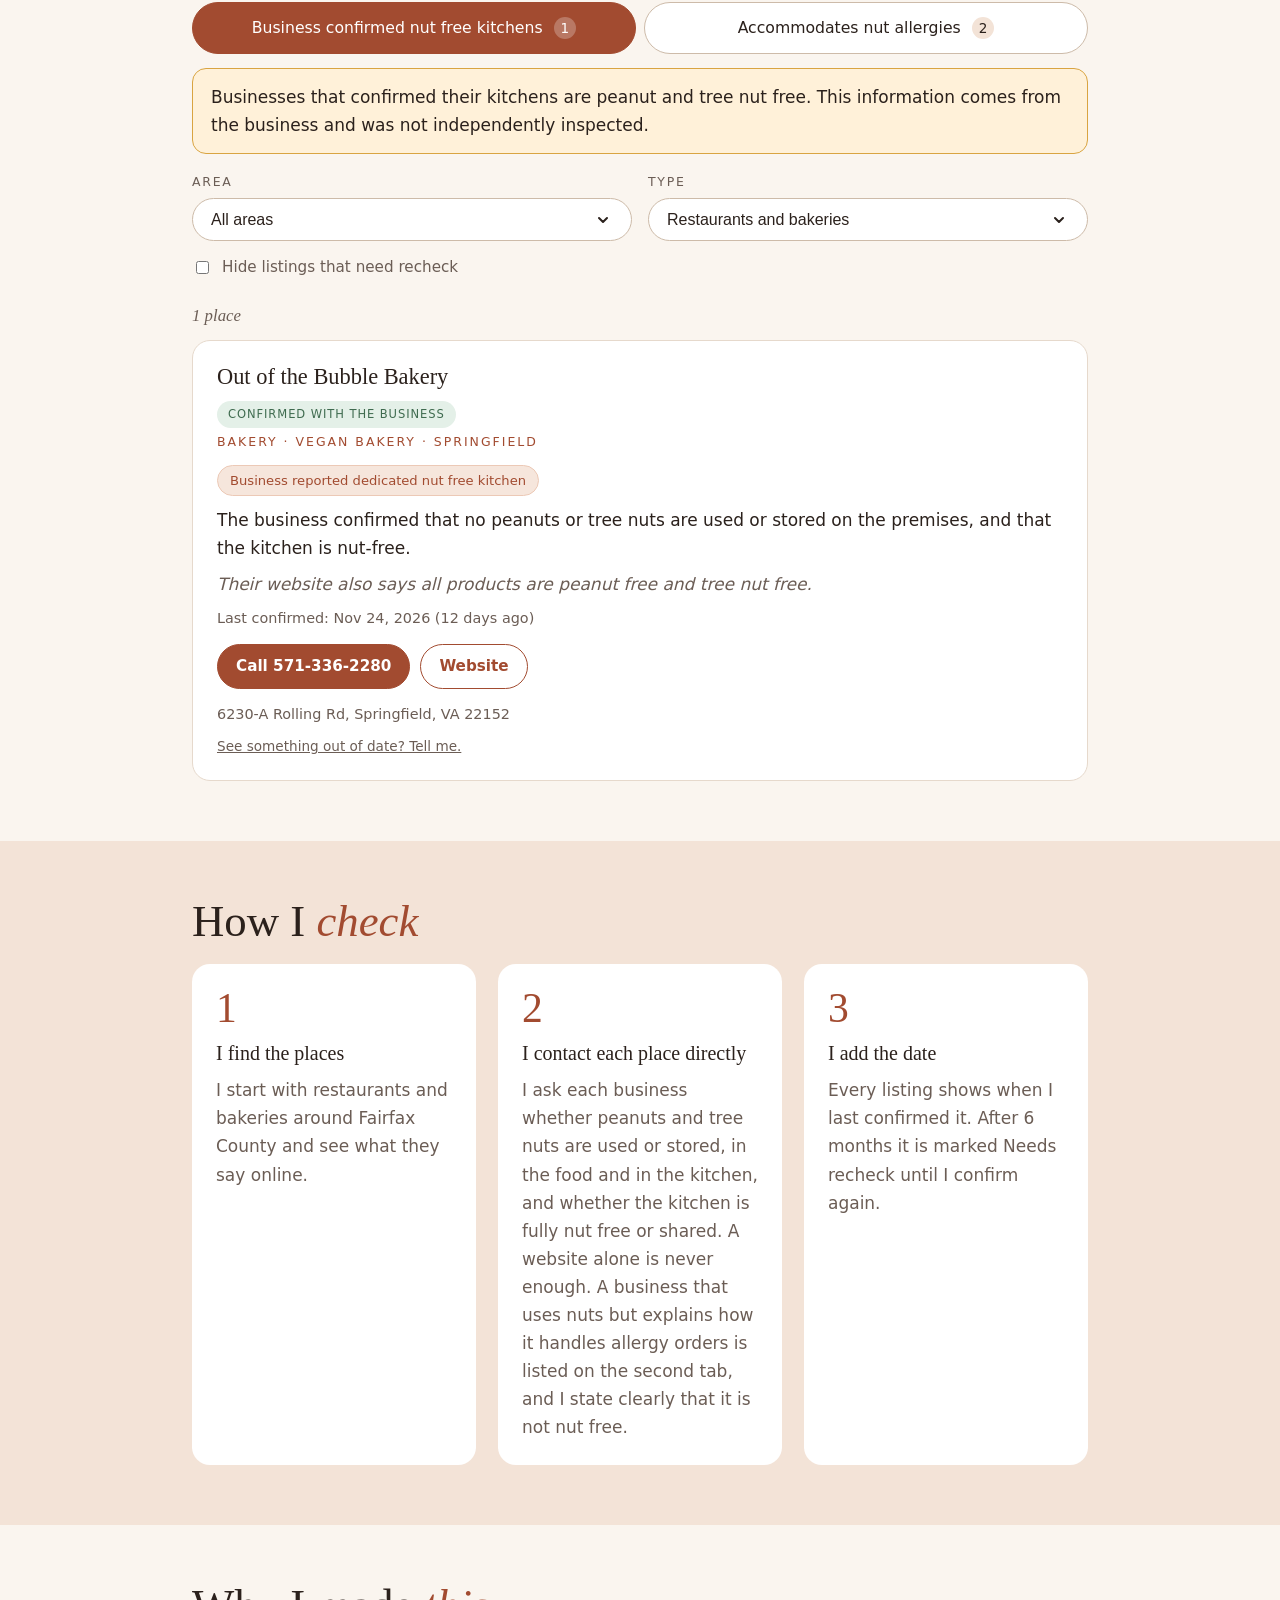
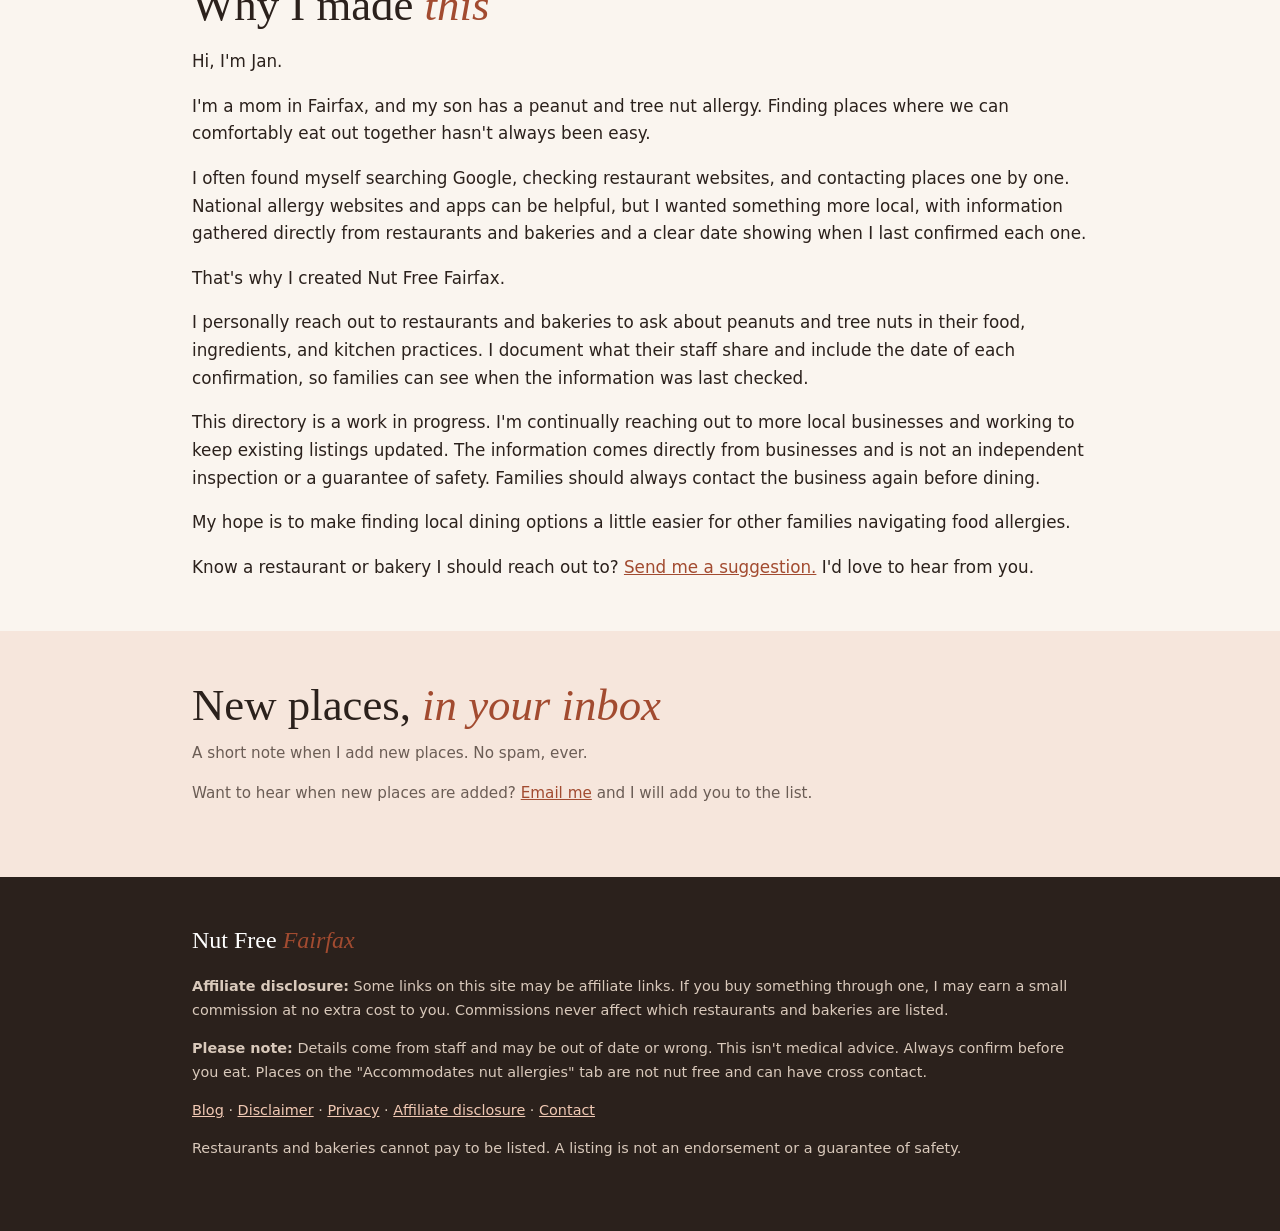
==== commit 742658a0: "About section: more accurate wording, same layout Co-Authored-By: Claude Sonnet 5.5 <noreply@anthrop" ====
--- a/index.html
+++ b/index.html
@@ -117,11 +117,12 @@
       <h2 class="section-title">Why I made <em>this</em></h2>
       <p>Hi, I'm Jan.</p>
       <p>I'm a mom in Fairfax, and my son has a peanut and tree nut allergy. Finding places where we can comfortably eat out together hasn't always been easy.</p>
-      <p>I often found myself searching Google, checking restaurant websites, and contacting places one by one. The information was scattered, and there wasn't one local resource that brought it all together.</p>
+      <p>I often found myself searching Google, checking restaurant websites, and contacting places one by one. National allergy websites and apps can be helpful, but I wanted something more local, with information gathered directly from restaurants and bakeries and a clear date showing when I last confirmed each one.</p>
       <p>That's why I created Nut Free Fairfax.</p>
-      <p>I personally contact restaurants and bakeries to ask about peanuts and tree nuts in their food, ingredients, and kitchen practices. I document what their staff share and include the date of each confirmation, so families can see when the information was last checked.</p>
-      <p>I'm continually working to add more local places and keep the directory updated. My hope is to make finding dining options a little easier for other families navigating food allergies.</p>
-      <p>Know a spot I should check? <a href="mailto:nutfreefairfax@gmail.com">Send it my way</a> and I'll reach out to them.</p>
+      <p>I personally reach out to restaurants and bakeries to ask about peanuts and tree nuts in their food, ingredients, and kitchen practices. I document what their staff share and include the date of each confirmation, so families can see when the information was last checked.</p>
+      <p>This directory is a work in progress. I'm continually reaching out to more local businesses and working to keep existing listings updated. The information comes directly from businesses and is not an independent inspection or a guarantee of safety. Families should always contact the business again before dining.</p>
+      <p>My hope is to make finding local dining options a little easier for other families navigating food allergies.</p>
+      <p>Know a restaurant or bakery I should reach out to? <a href="mailto:nutfreefairfax@gmail.com">Send me a suggestion.</a> I'd love to hear from you.</p>
     </section>
 
     <!-- HIDDEN until you have real affiliate links. To bring it back, delete the opening and closing comment marks around this block and swap in your real links.
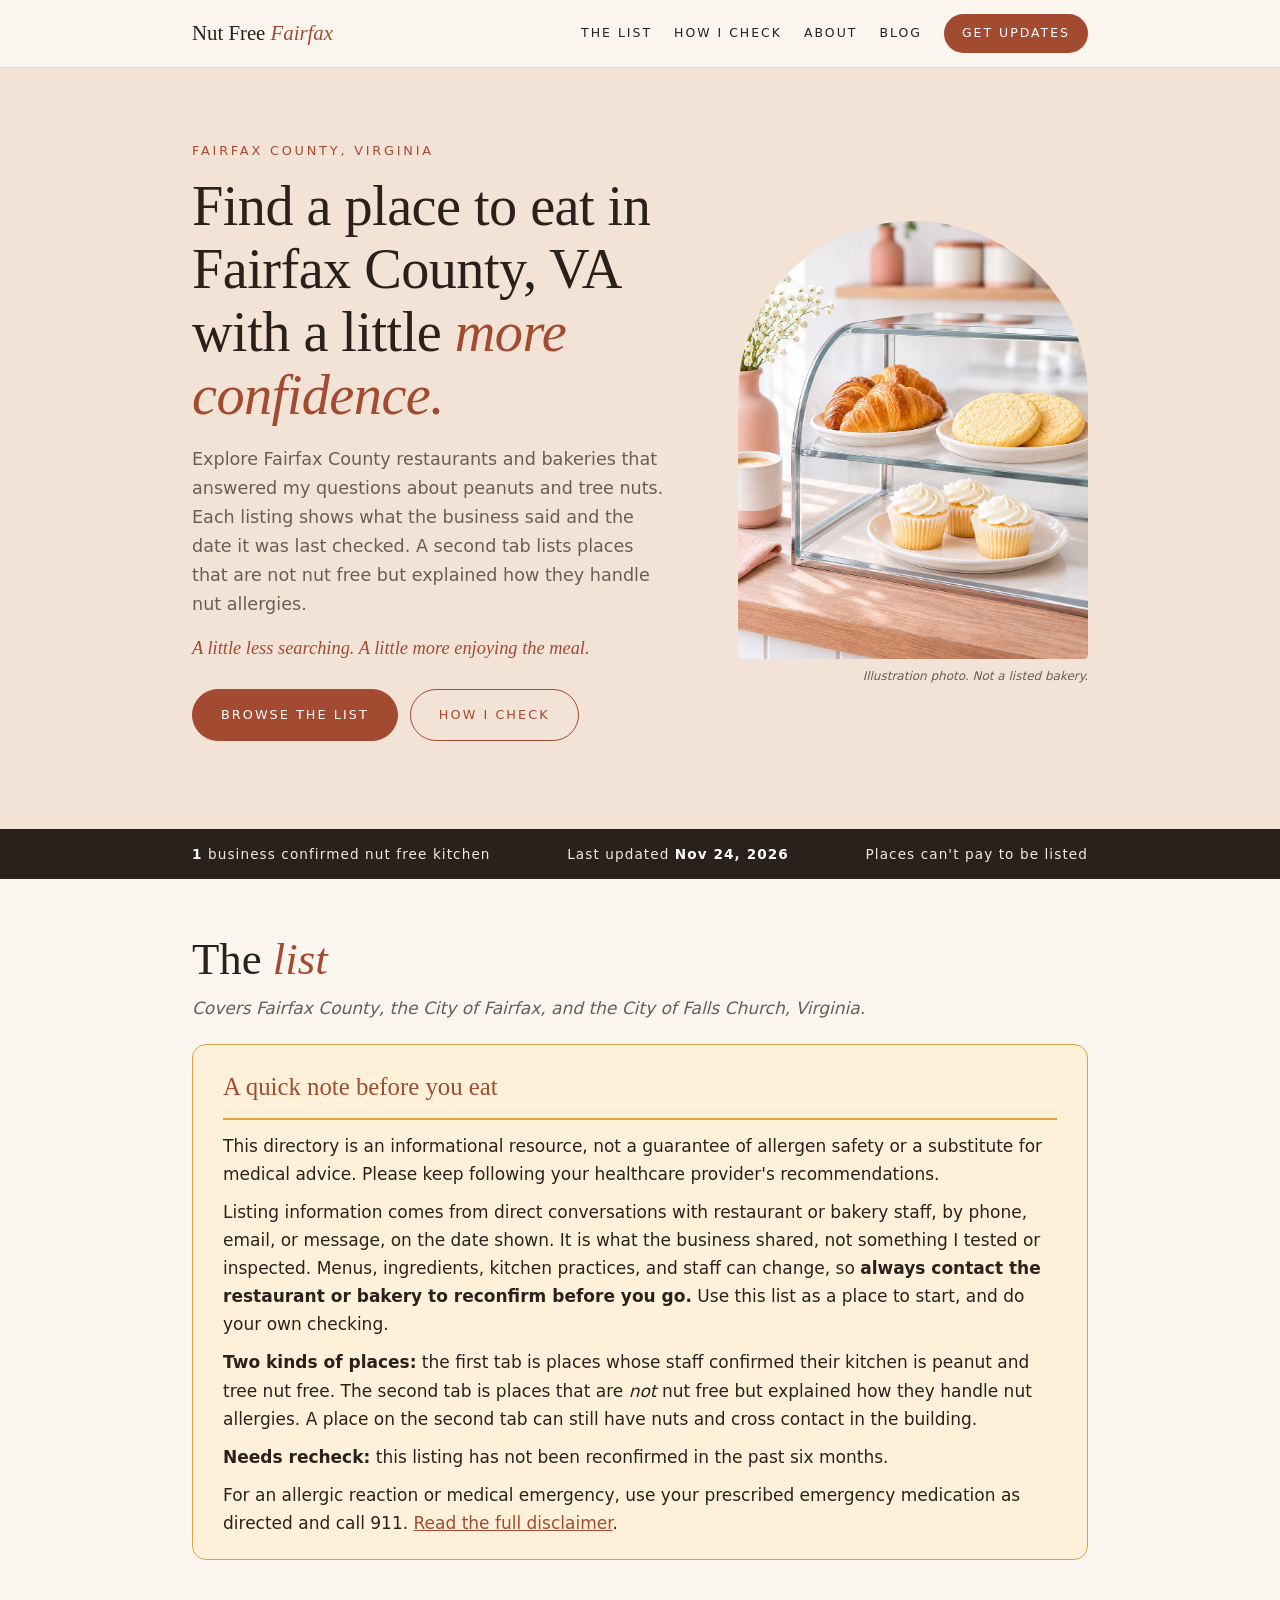
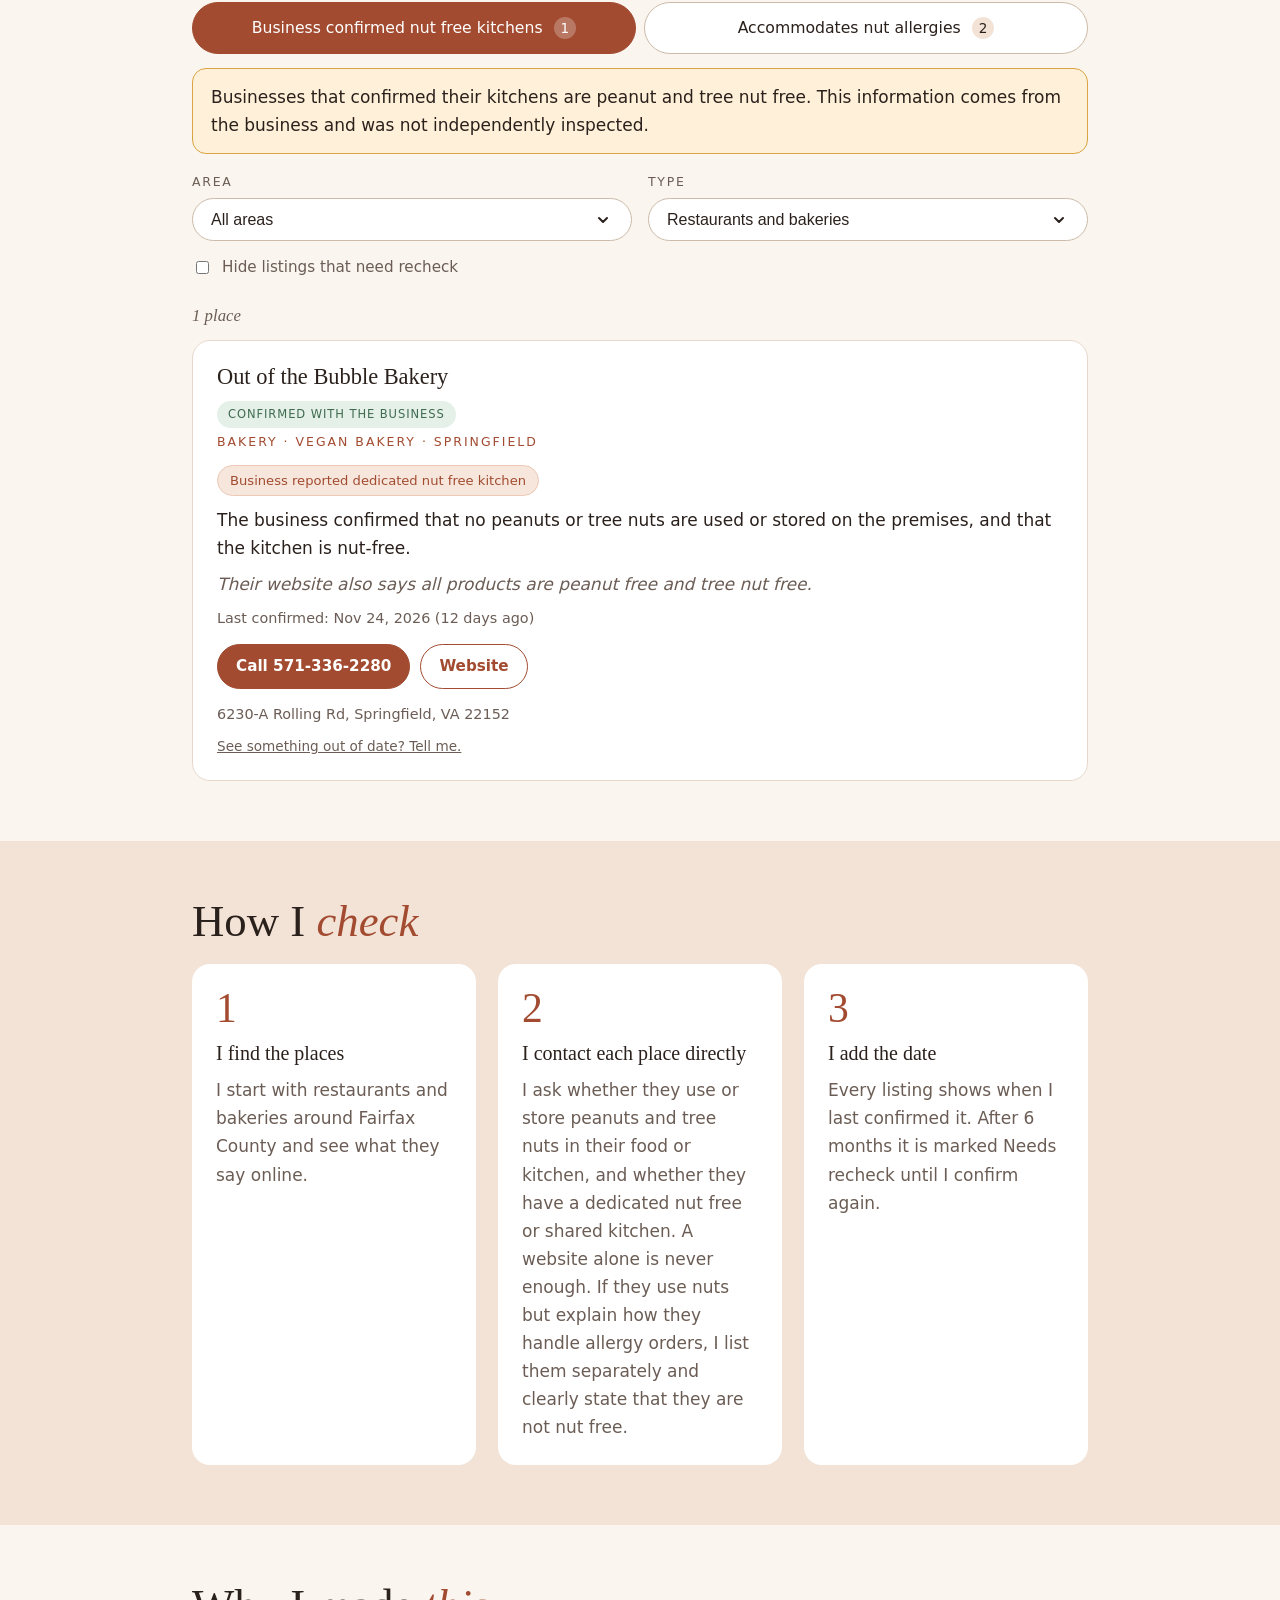
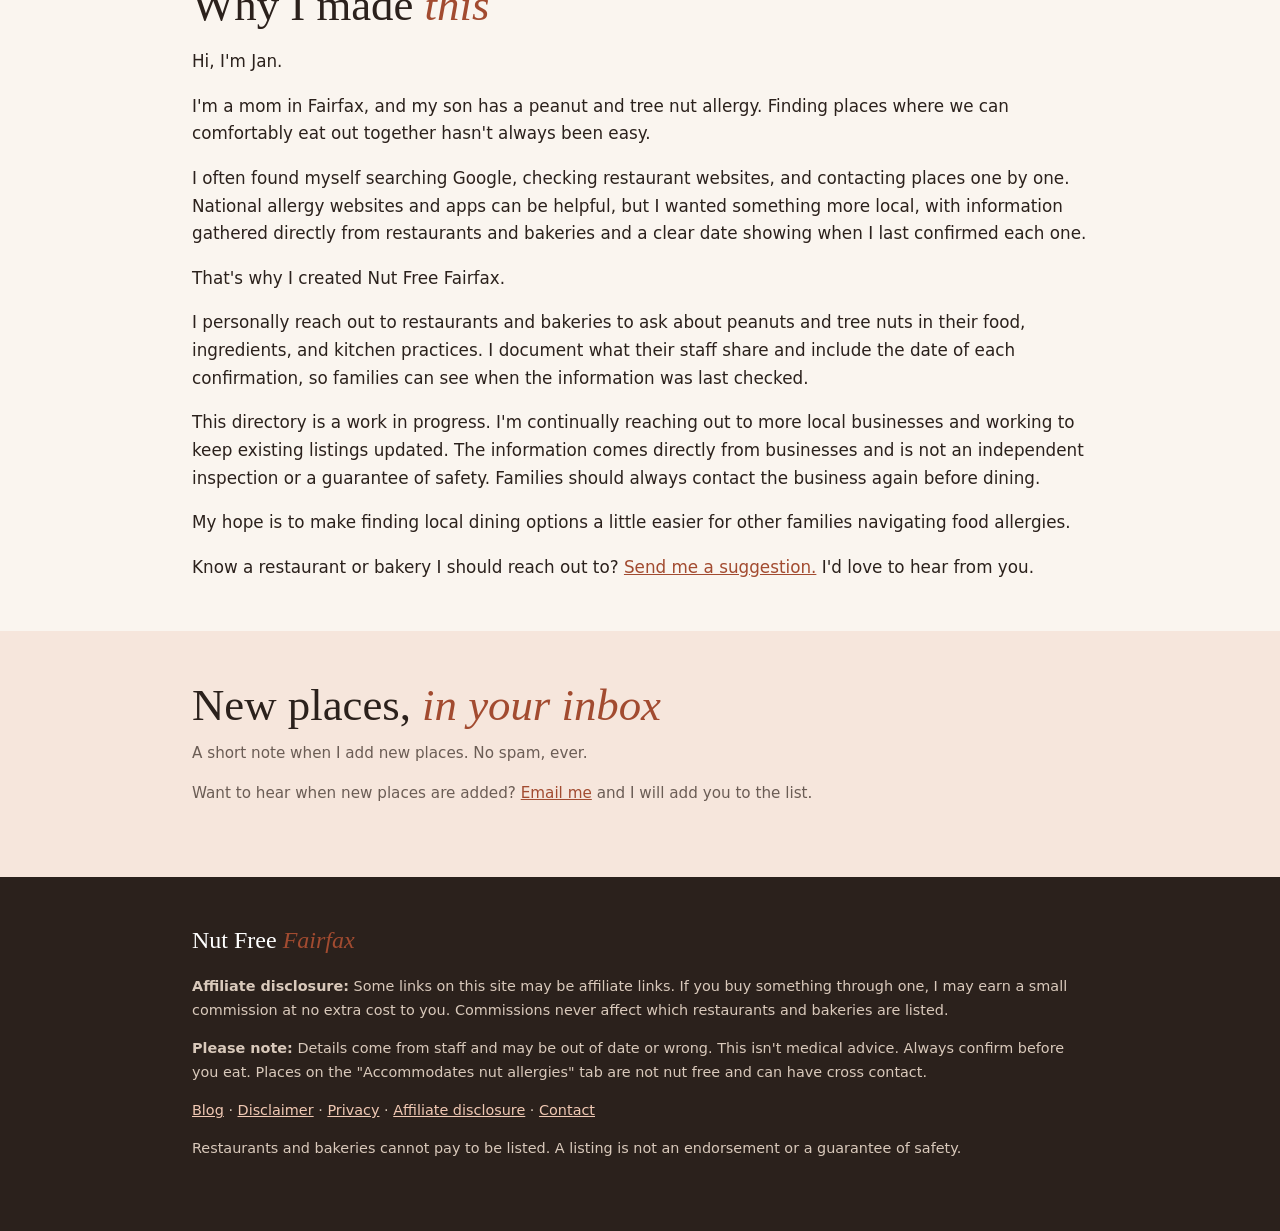
==== commit 002d9047: "How I check step 2: shorter wording, keep website line and explain-how rule Co-Authored-By: Claude S" ====
--- a/index.html
+++ b/index.html
@@ -107,7 +107,7 @@
         <h2 class="section-title">How I <em>check</em></h2>
         <ol class="steps">
           <li><span class="num">1</span><h3>I find the places</h3><p>I start with restaurants and bakeries around Fairfax County and see what they say online.</p></li>
-          <li><span class="num">2</span><h3>I contact each place directly</h3><p>I ask each business whether peanuts and tree nuts are used or stored, in the food and in the kitchen, and whether the kitchen is fully nut free or shared. A website alone is never enough. A business that uses nuts but explains how it handles allergy orders is listed on the second tab, and I state clearly that it is not nut free.</p></li>
+          <li><span class="num">2</span><h3>I contact each place directly</h3><p>I ask whether they use or store peanuts and tree nuts in their food or kitchen, and whether they have a dedicated nut free or shared kitchen. A website alone is never enough. If they use nuts but explain how they handle allergy orders, I list them separately and clearly state that they are not nut free.</p></li>
           <li><span class="num">3</span><h3>I add the date</h3><p>Every listing shows when I last confirmed it. After 6 months it is marked Needs recheck until I confirm again.</p></li>
         </ol>
       </div>
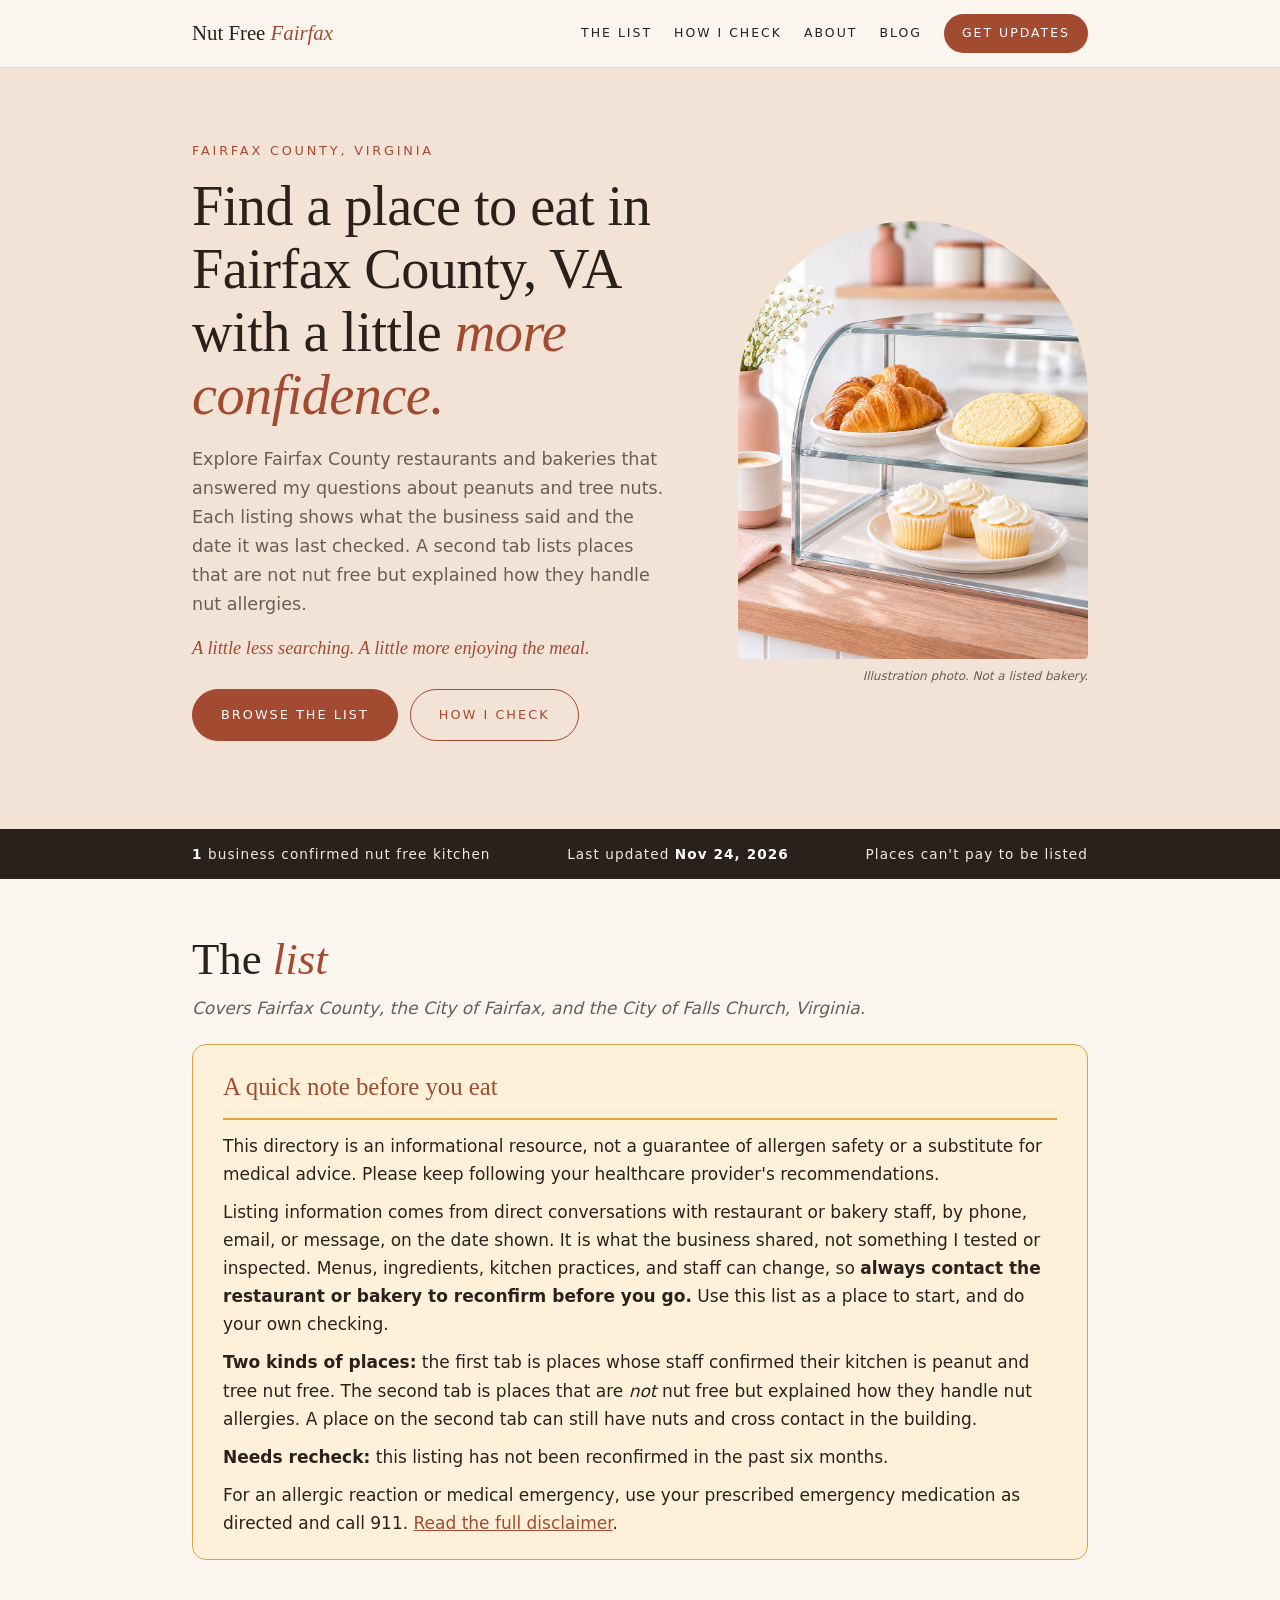
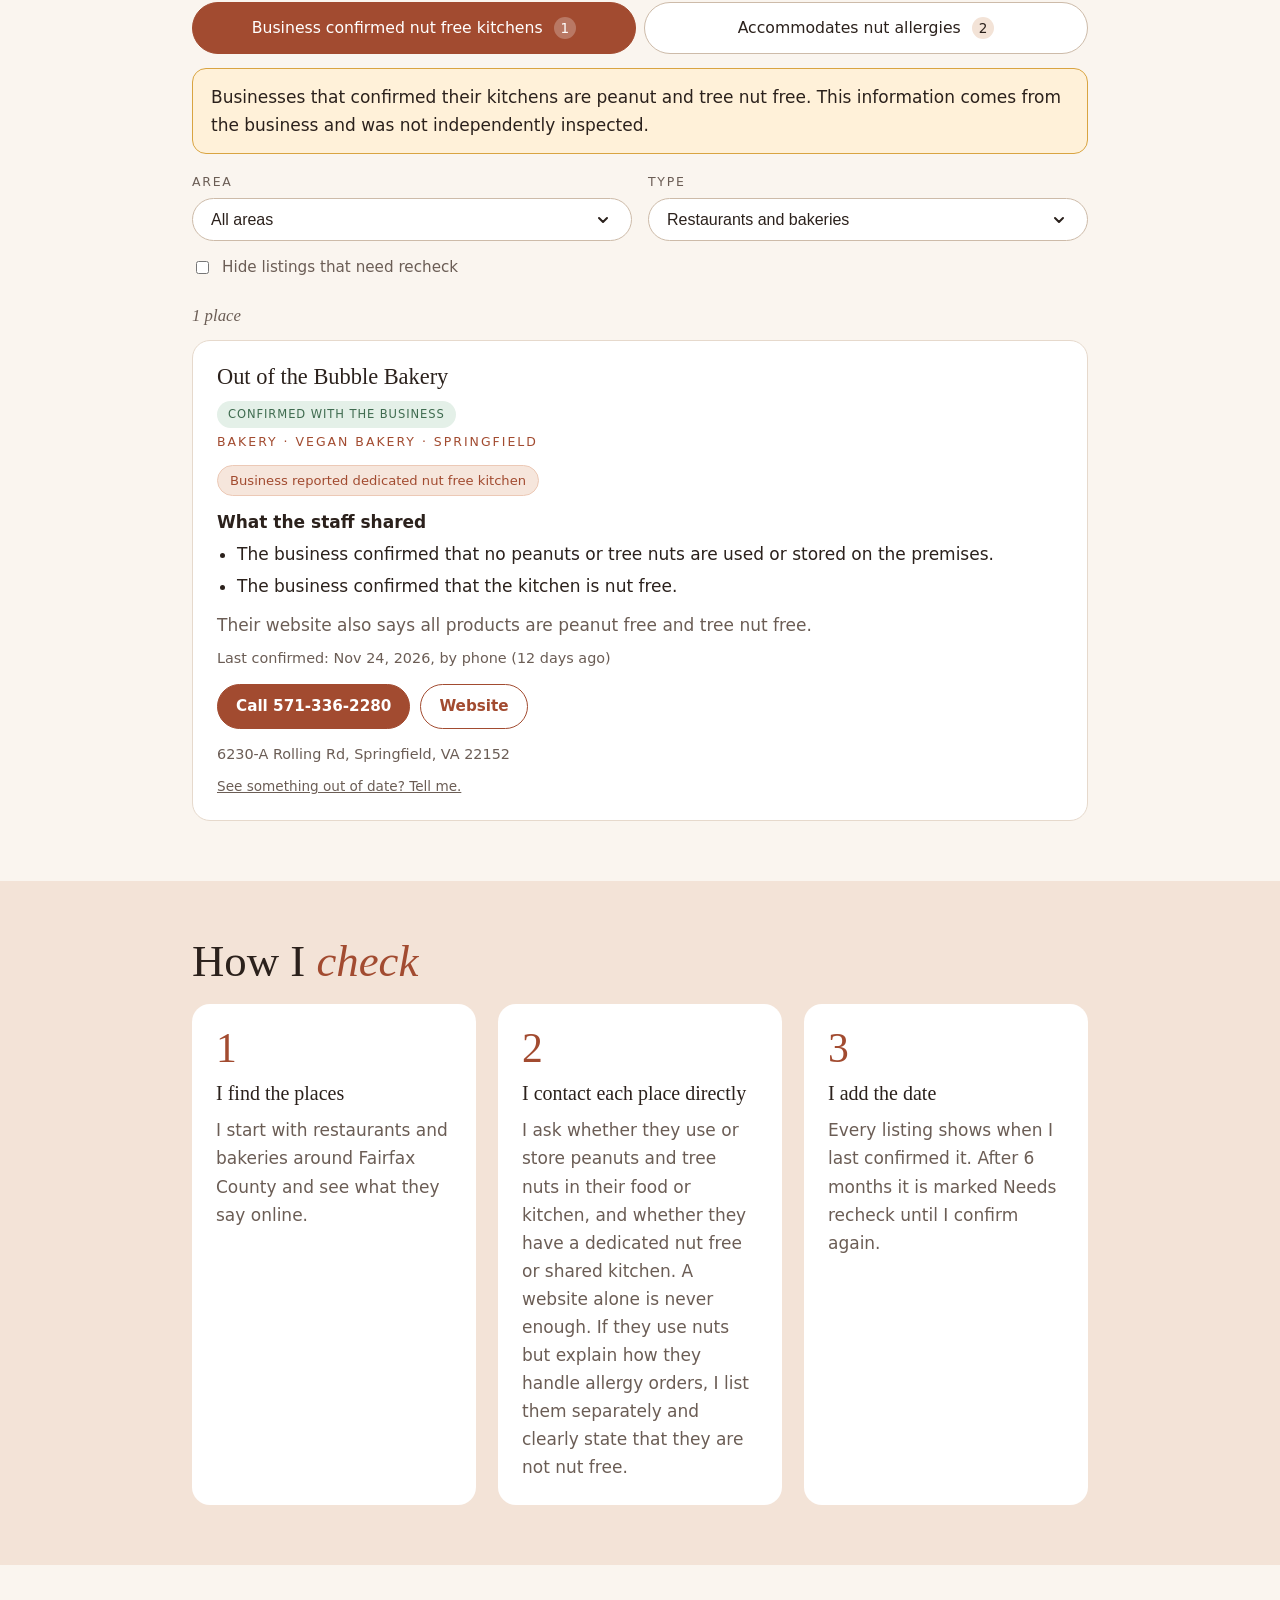
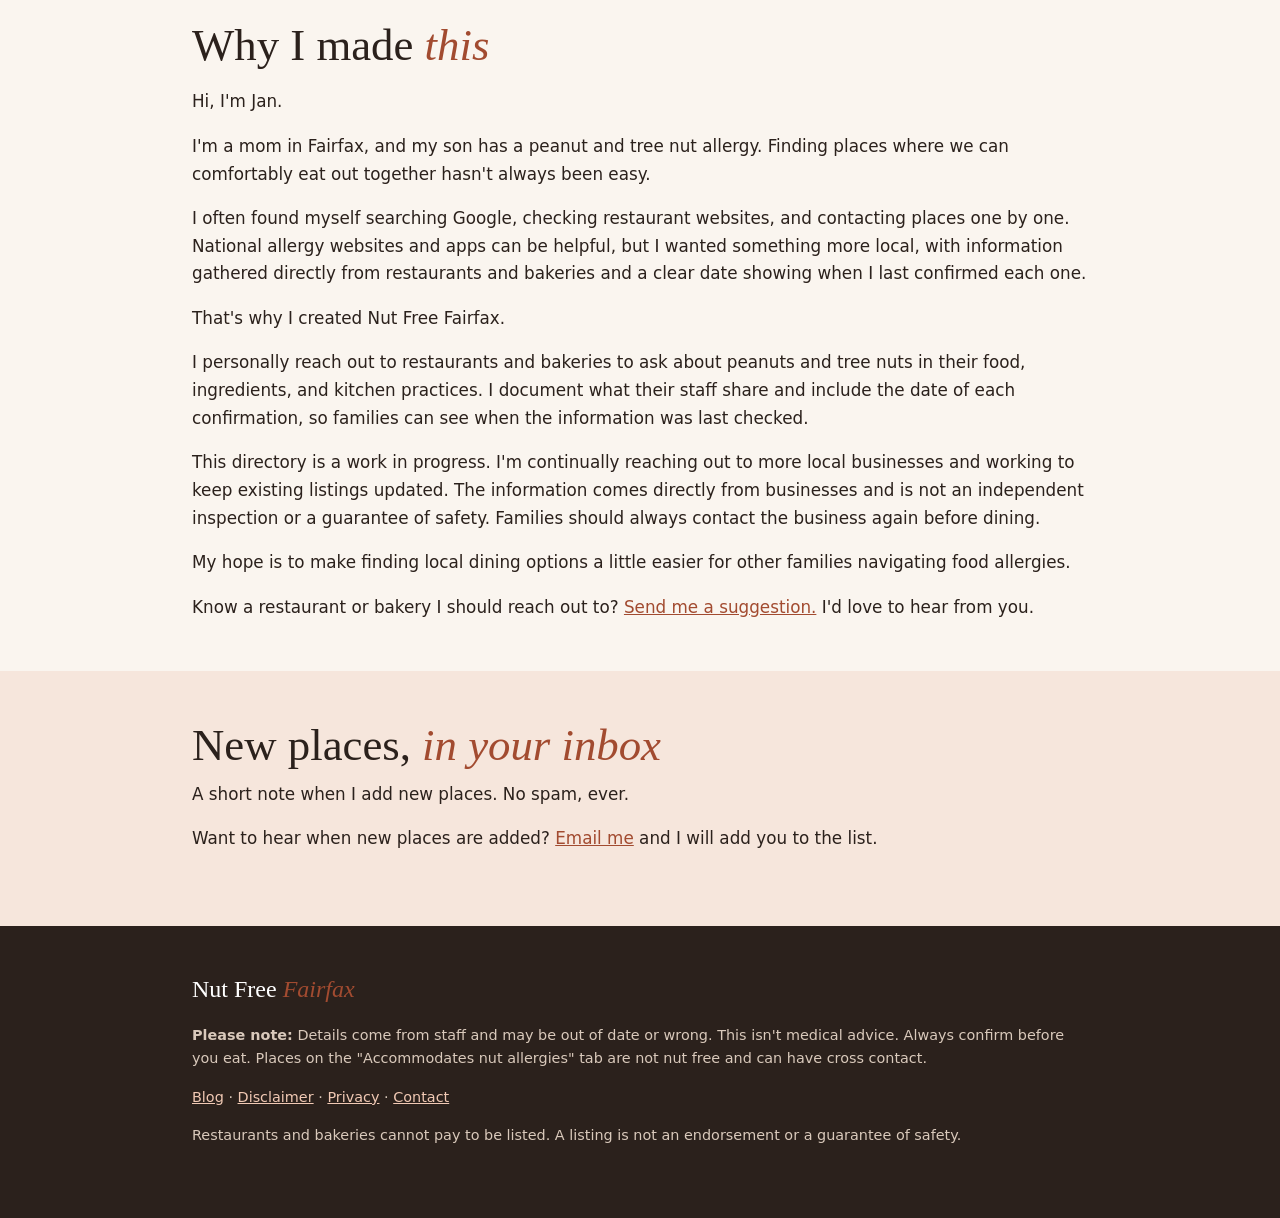
==== commit bceca53b: "Mobile nav shows Blog, newsletter text size matches body, hide affiliate disclosure until affiliate " ====
--- a/index.html
+++ b/index.html
@@ -148,9 +148,11 @@
   <footer class="site-footer">
     <div class="wrap">
       <p class="logo-foot">Nut Free <em>Fairfax</em></p>
+      <!-- RESTORE with first affiliate link:
       <p><strong>Affiliate disclosure:</strong> Some links on this site may be affiliate links. If you buy something through one, I may earn a small commission at no extra cost to you. Commissions never affect which restaurants and bakeries are listed.</p>
+      -->
       <p><strong>Please note:</strong> Details come from staff and may be out of date or wrong. This isn't medical advice. Always confirm before you eat. Places on the "Accommodates nut allergies" tab are not nut free and can have cross contact.</p>
-      <p><a href="blog/">Blog</a> &middot; <a href="disclaimer.html">Disclaimer</a> &middot; <a href="privacy.html">Privacy</a> &middot; <a href="affiliate-disclosure.html">Affiliate disclosure</a> &middot; <a href="mailto:nutfreefairfax@gmail.com">Contact</a></p>
+      <p><a href="blog/">Blog</a> &middot; <a href="disclaimer.html">Disclaimer</a> &middot; <a href="privacy.html">Privacy</a> <!-- RESTORE with first affiliate link: &middot; <a href="affiliate-disclosure.html">Affiliate disclosure</a> --> &middot; <a href="mailto:nutfreefairfax@gmail.com">Contact</a></p>
       <p>Restaurants and bakeries cannot pay to be listed. A listing is not an endorsement or a guarantee of safety.</p>
     </div>
   </footer>
--- a/style.css
+++ b/style.css
@@ -94,7 +94,11 @@
   margin: 4px 0 12px; font-size: .78rem; letter-spacing: .16em;
   text-transform: uppercase; color: var(--accent);
 }
-.said { margin: 0 0 8px; }
+.said-label { margin: 12px 0 4px; font-weight: 700; }
+.said { margin: 0 0 10px; padding-left: 20px; }
+.said li { margin: 0 0 4px; }
+.important { margin: 0 0 8px; }
+.extra { margin: 0 0 8px; color: var(--muted); }
 .notes { margin: 0 0 8px; color: var(--muted); font-style: italic; }
 .verified { margin: 0 0 14px; font-size: .9rem; color: var(--muted); }
 .links { margin: 0; display: flex; flex-wrap: wrap; gap: 10px; }
@@ -347,3 +351,15 @@
 .doc.post .post-photo { max-width: none; margin: 24px 0 26px; }
 .doc.post .post-photo img { width: 100%; height: auto; aspect-ratio: 16 / 9; object-fit: cover; object-position: center 50%; }
 @media (max-width: 520px) { .doc.post .post-photo img { aspect-ratio: 3 / 2; } }
+
+/* Newsletter text matches the body text above it */
+.news .small { font-size: 1.05rem; color: var(--ink); }
+
+/* Phone: keep the Blog link in the top bar, hide the other text links */
+@media (max-width: 720px) {
+  .nav-links { gap: 12px; }
+  .nav-links a { letter-spacing: .1em; }
+  .nav-links a.pill { padding: 8px 13px; }
+  .logo { font-size: 1.1rem; }
+  .nav-links a[href="blog/"], .nav-links a[href="index.html"] { display: inline; }
+}
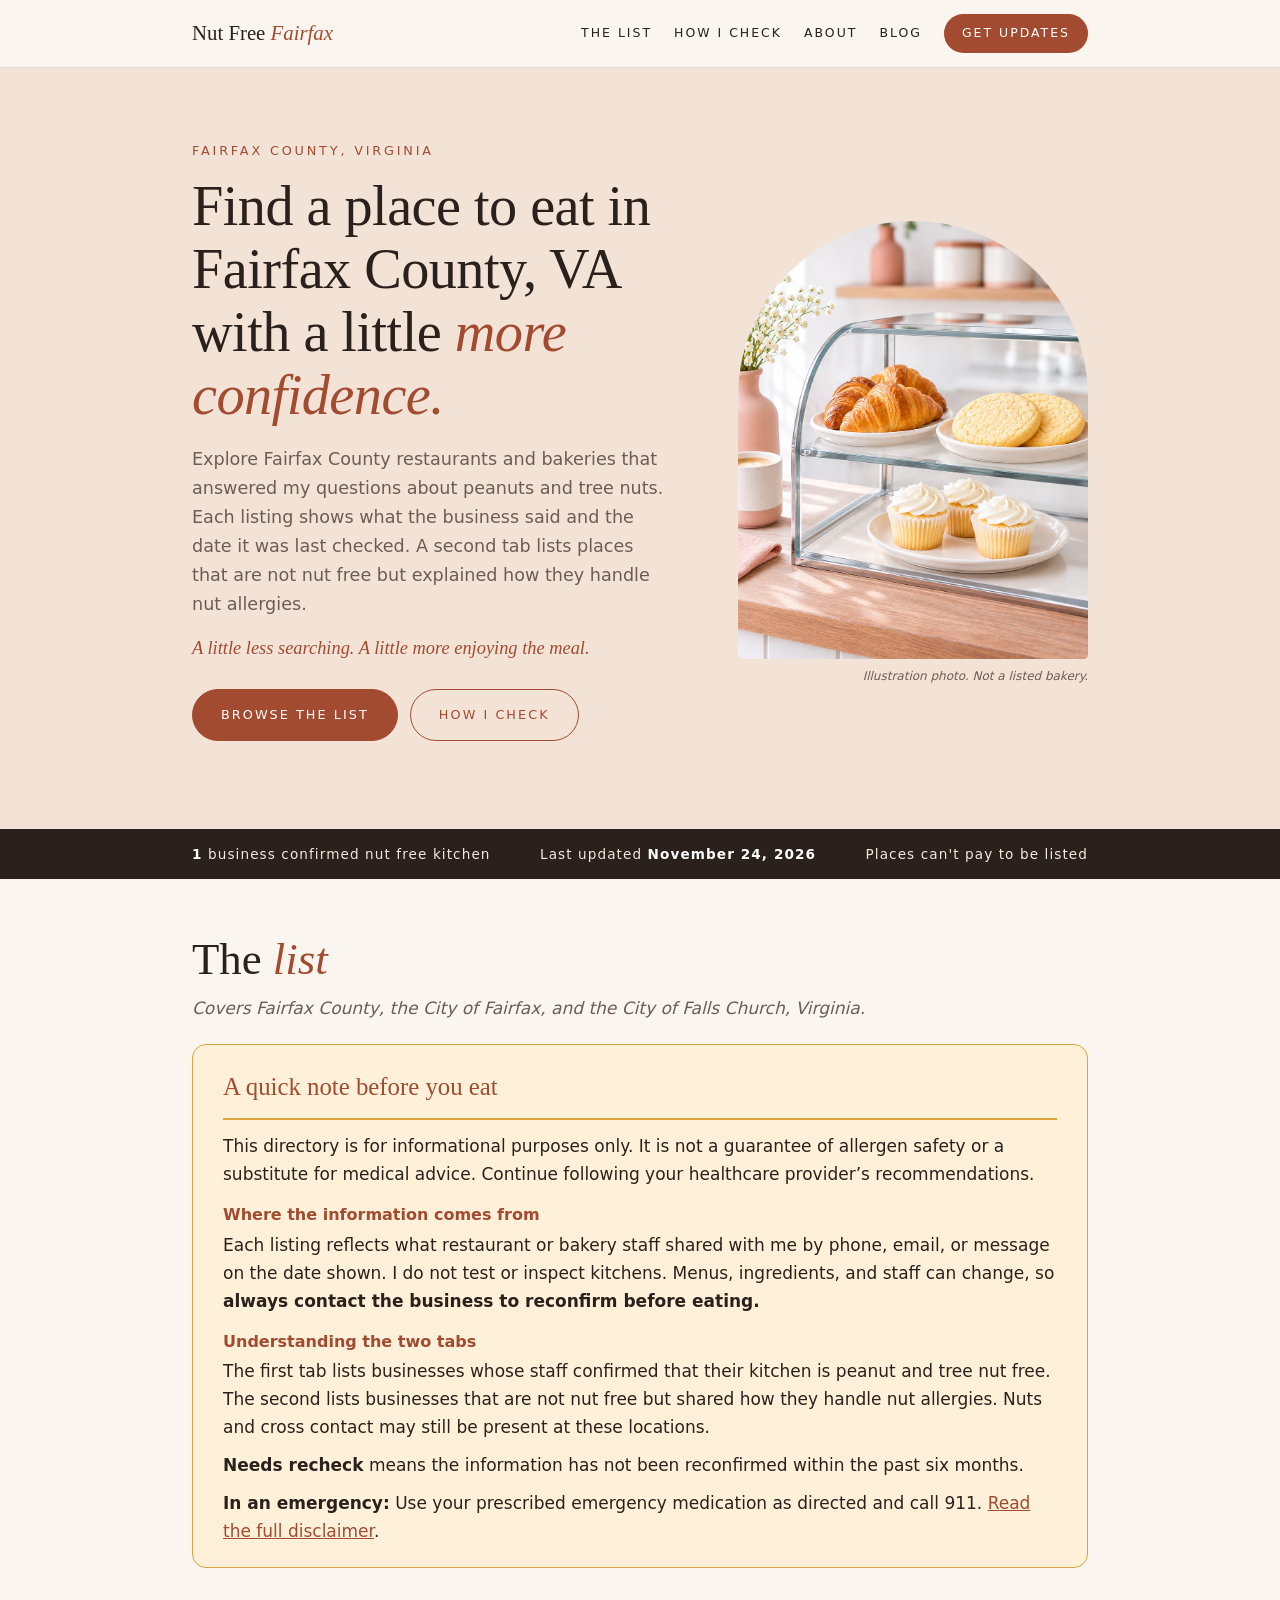
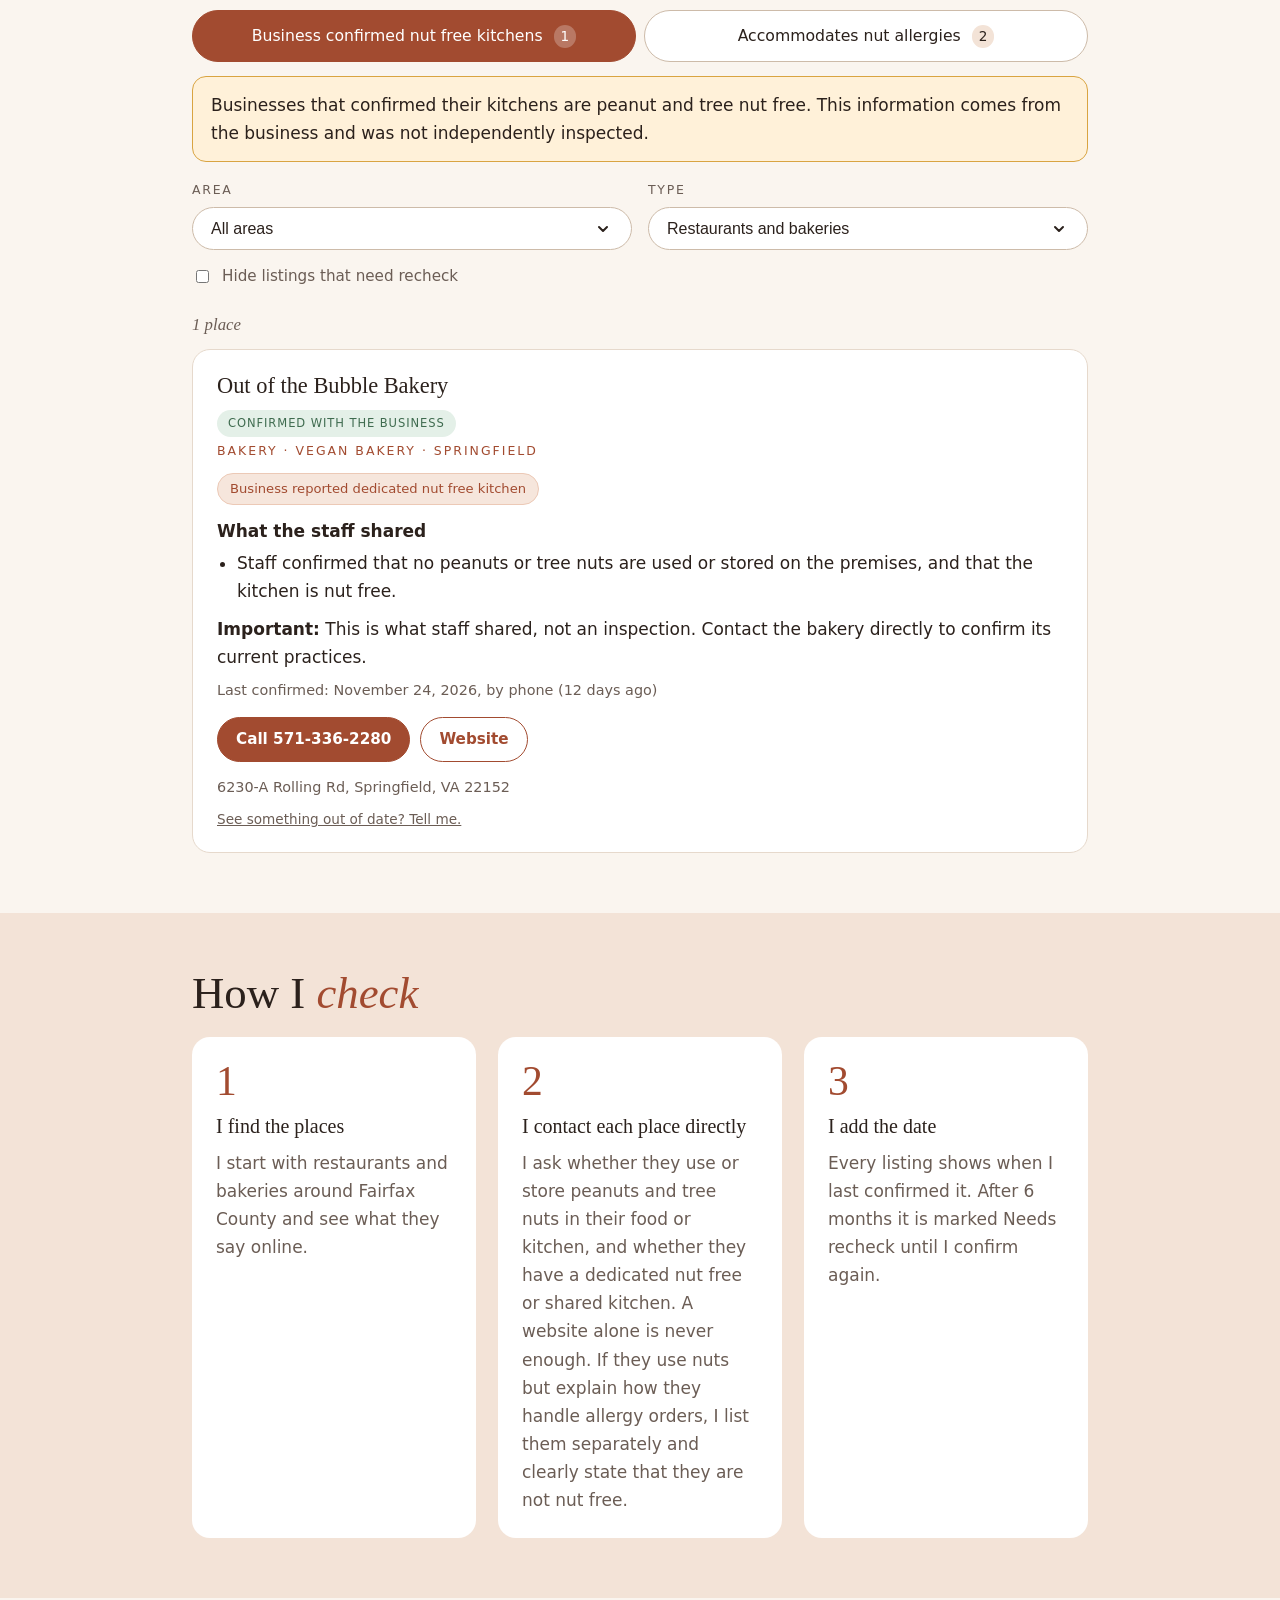
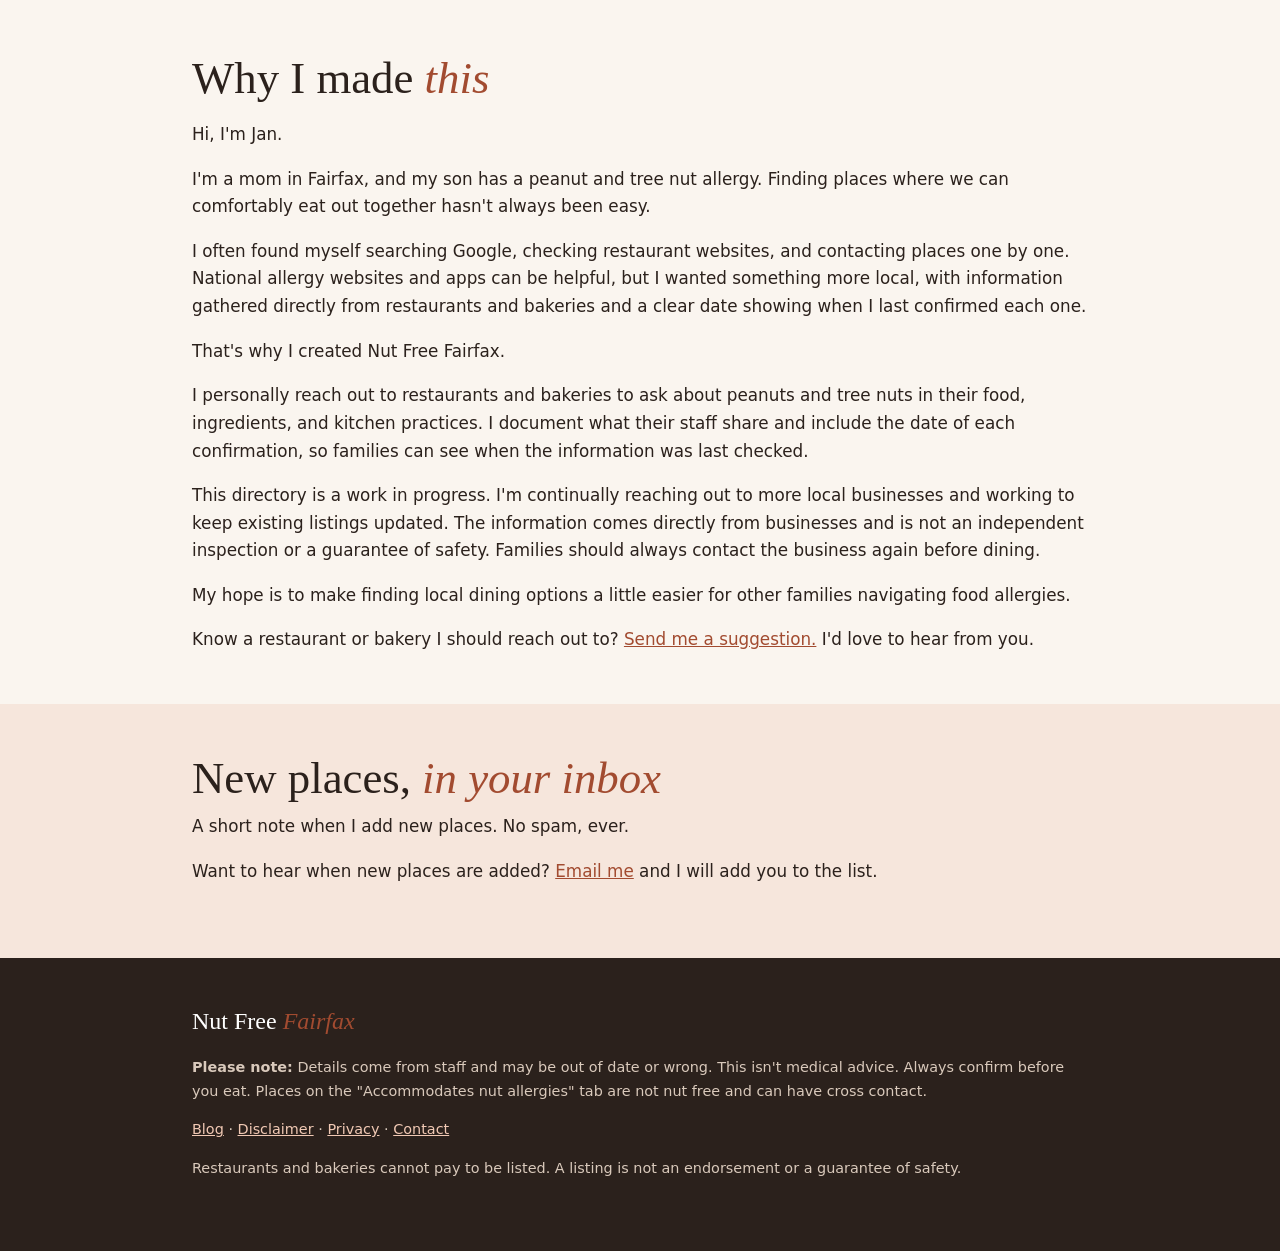
==== commit f1badad5: "Shorter homepage disclaimer with sub headings Co-Authored-By: Claude Sonnet 5.5 <noreply@anthropic.c" ====
--- a/index.html
+++ b/index.html
@@ -69,11 +69,13 @@
 
       <div class="disclaimer" role="note">
         <h3>A quick note before you eat</h3>
-        <p>This directory is an informational resource, not a guarantee of allergen safety or a substitute for medical advice. Please keep following your healthcare provider's recommendations.</p>
-        <p>Listing information comes from direct conversations with restaurant or bakery staff, by phone, email, or message, on the date shown. It is what the business shared, not something I tested or inspected. Menus, ingredients, kitchen practices, and staff can change, so <strong>always contact the restaurant or bakery to reconfirm before you go.</strong> Use this list as a place to start, and do your own checking.</p>
-        <p><strong>Two kinds of places:</strong> the first tab is places whose staff confirmed their kitchen is peanut and tree nut free. The second tab is places that are <em>not</em> nut free but explained how they handle nut allergies. A place on the second tab can still have nuts and cross contact in the building.</p>
-        <p><strong>Needs recheck:</strong> this listing has not been reconfirmed in the past six months.</p>
-        <p>For an allergic reaction or medical emergency, use your prescribed emergency medication as directed and call 911. <a href="disclaimer.html">Read the full disclaimer</a>.</p>
+        <p>This directory is for informational purposes only. It is not a guarantee of allergen safety or a substitute for medical advice. Continue following your healthcare provider&rsquo;s recommendations.</p>
+        <h4>Where the information comes from</h4>
+        <p>Each listing reflects what restaurant or bakery staff shared with me by phone, email, or message on the date shown. I do not test or inspect kitchens. Menus, ingredients, and staff can change, so <strong>always contact the business to reconfirm before eating.</strong></p>
+        <h4>Understanding the two tabs</h4>
+        <p>The first tab lists businesses whose staff confirmed that their kitchen is peanut and tree nut free. The second lists businesses that are not nut free but shared how they handle nut allergies. Nuts and cross contact may still be present at these locations.</p>
+        <p><strong>Needs recheck</strong> means the information has not been reconfirmed within the past six months.</p>
+        <p><strong>In an emergency:</strong> Use your prescribed emergency medication as directed and call 911. <a href="disclaimer.html">Read the full disclaimer</a>.</p>
       </div>
 
       <div class="tabs" role="tablist" aria-label="Kind of place">
--- a/style.css
+++ b/style.css
@@ -363,3 +363,6 @@
   .logo { font-size: 1.1rem; }
   .nav-links a[href="blog/"], .nav-links a[href="index.html"] { display: inline; }
 }
+
+/* Disclaimer sub headings */
+.disclaimer h4 { margin: 14px 0 2px; font-size: 1rem; color: var(--accent); }
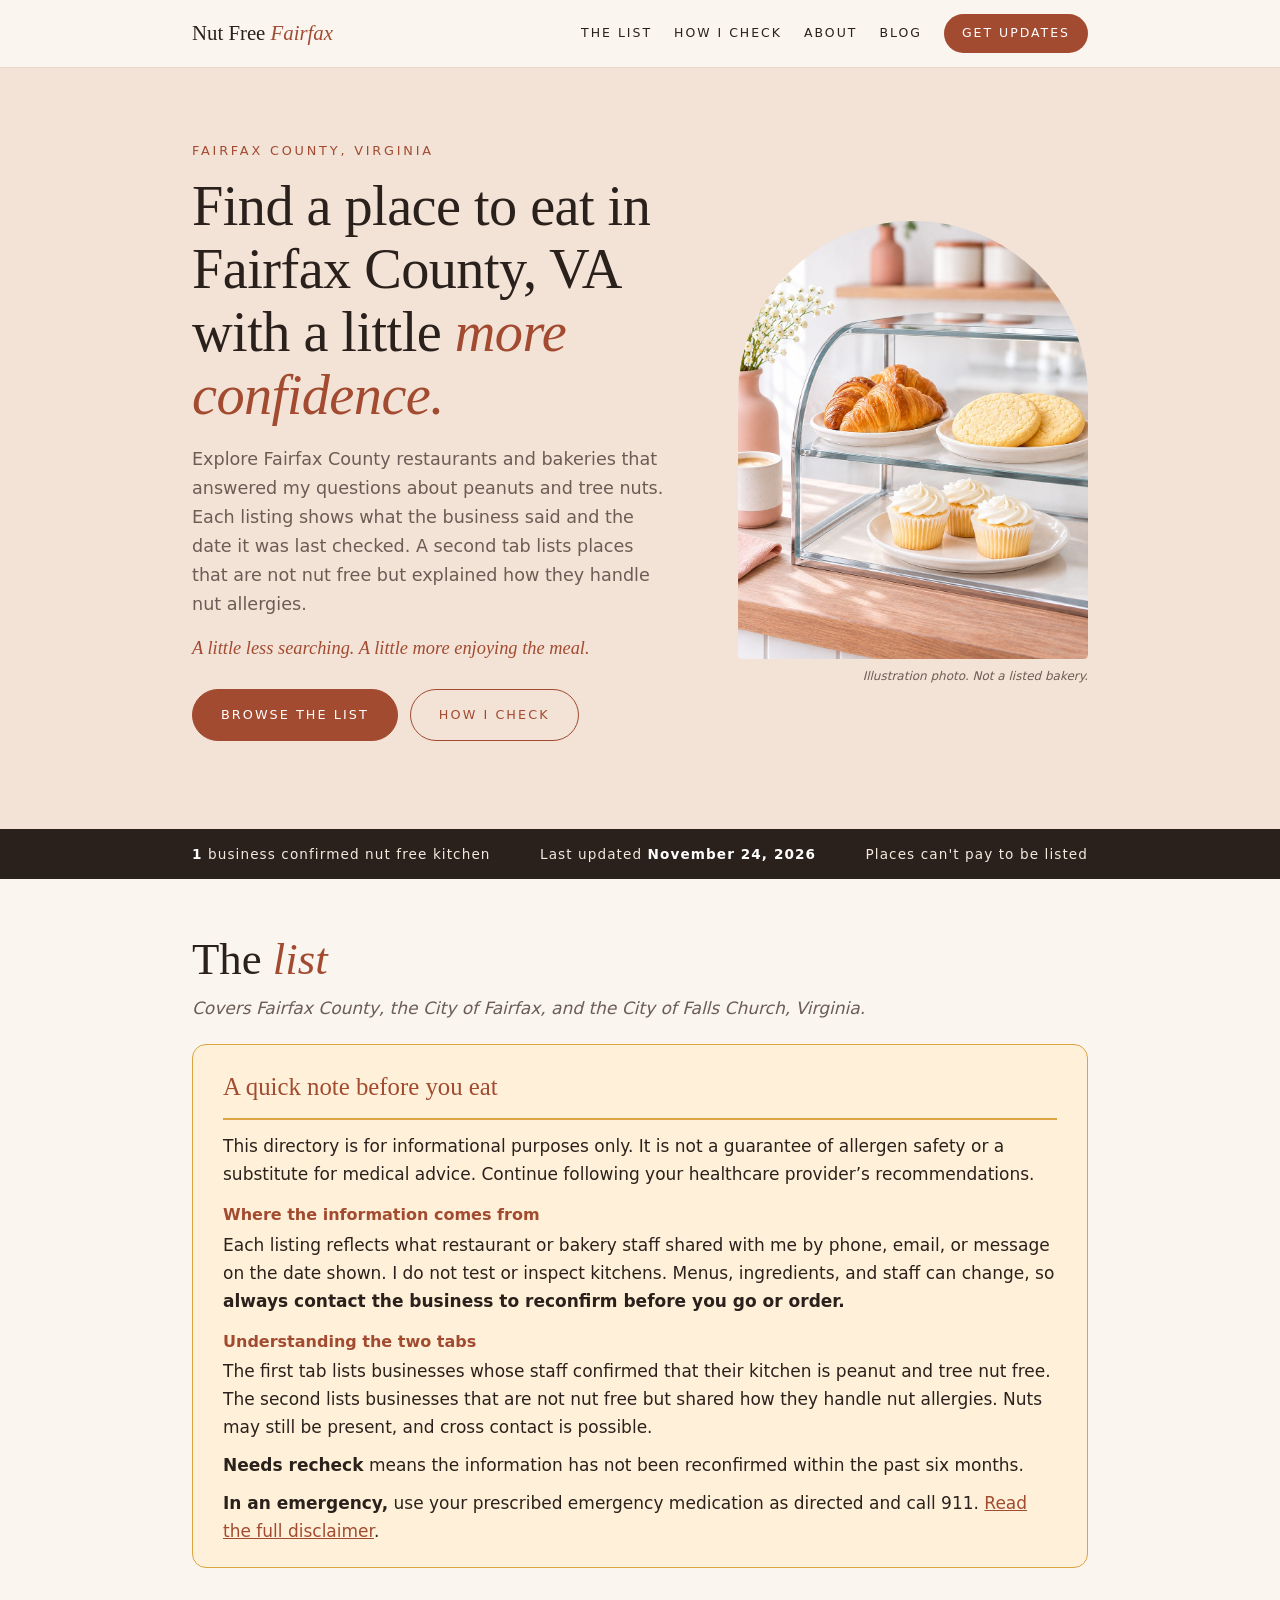
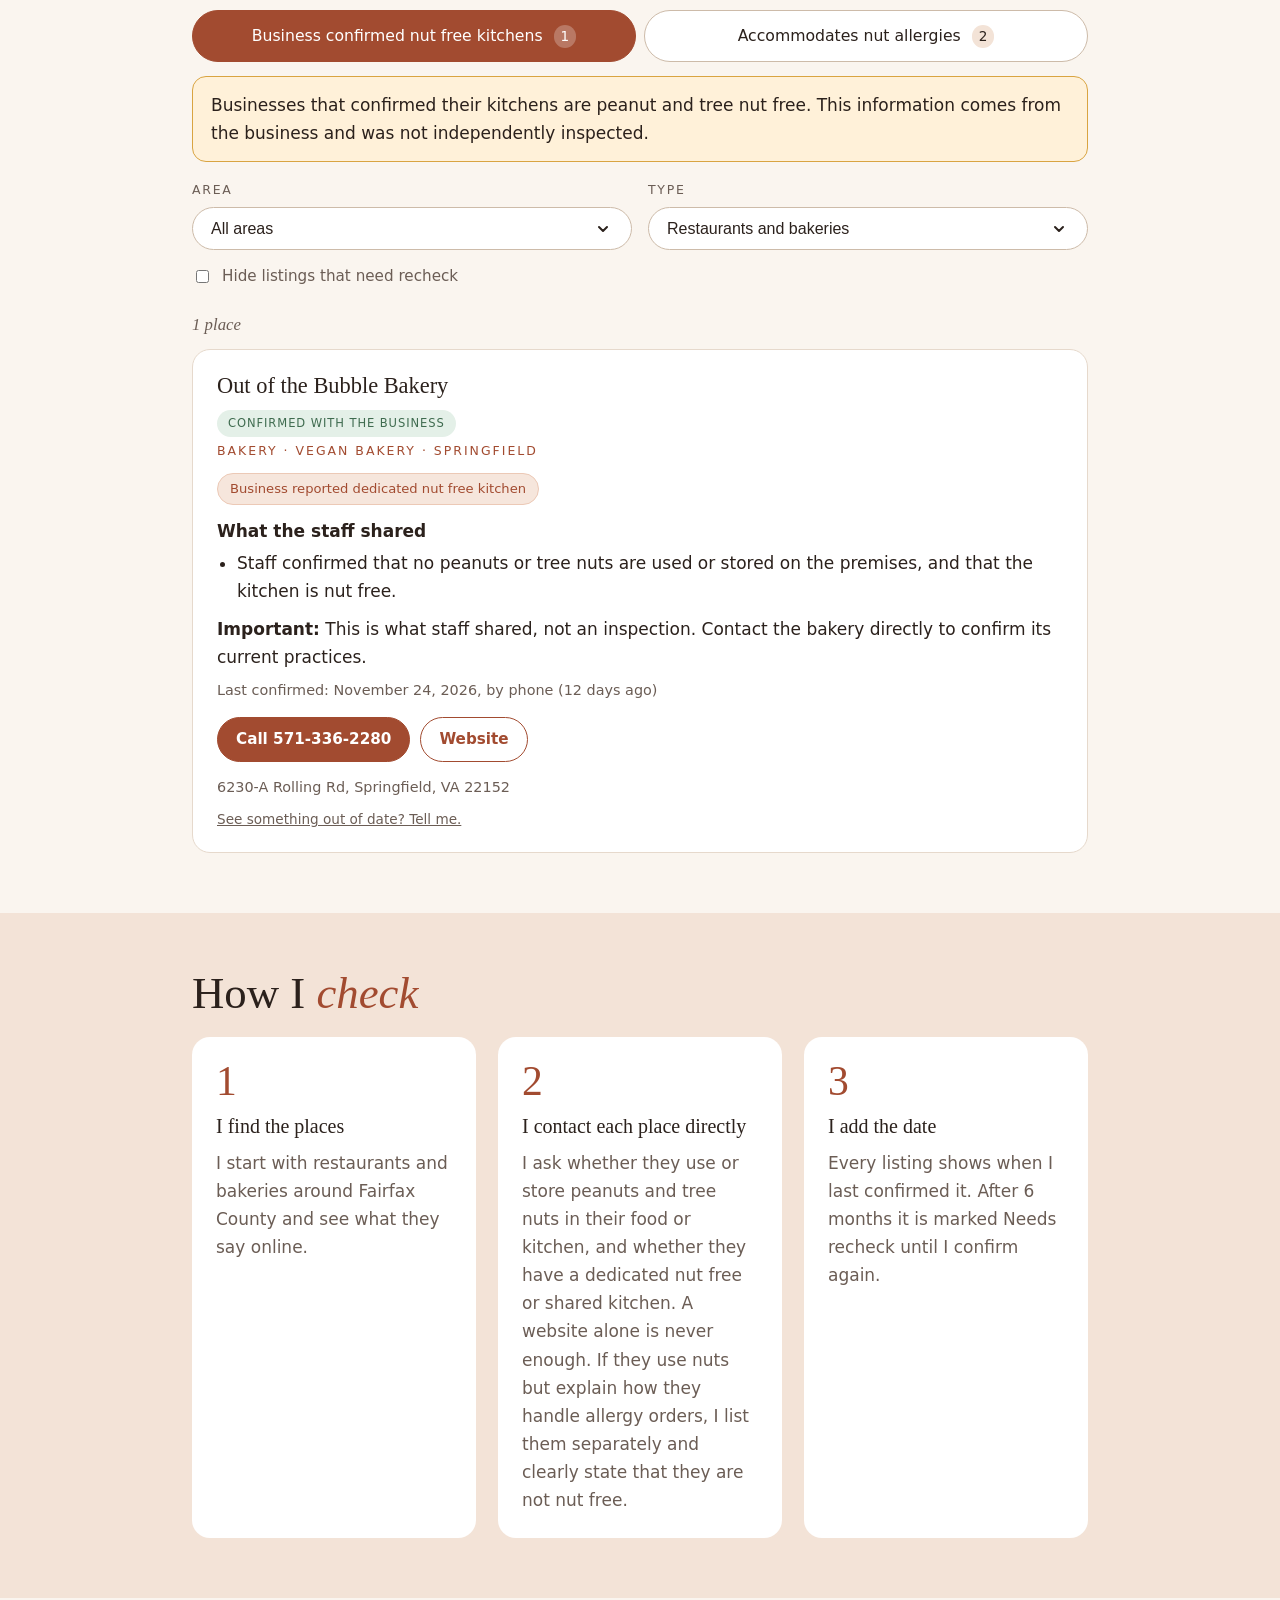
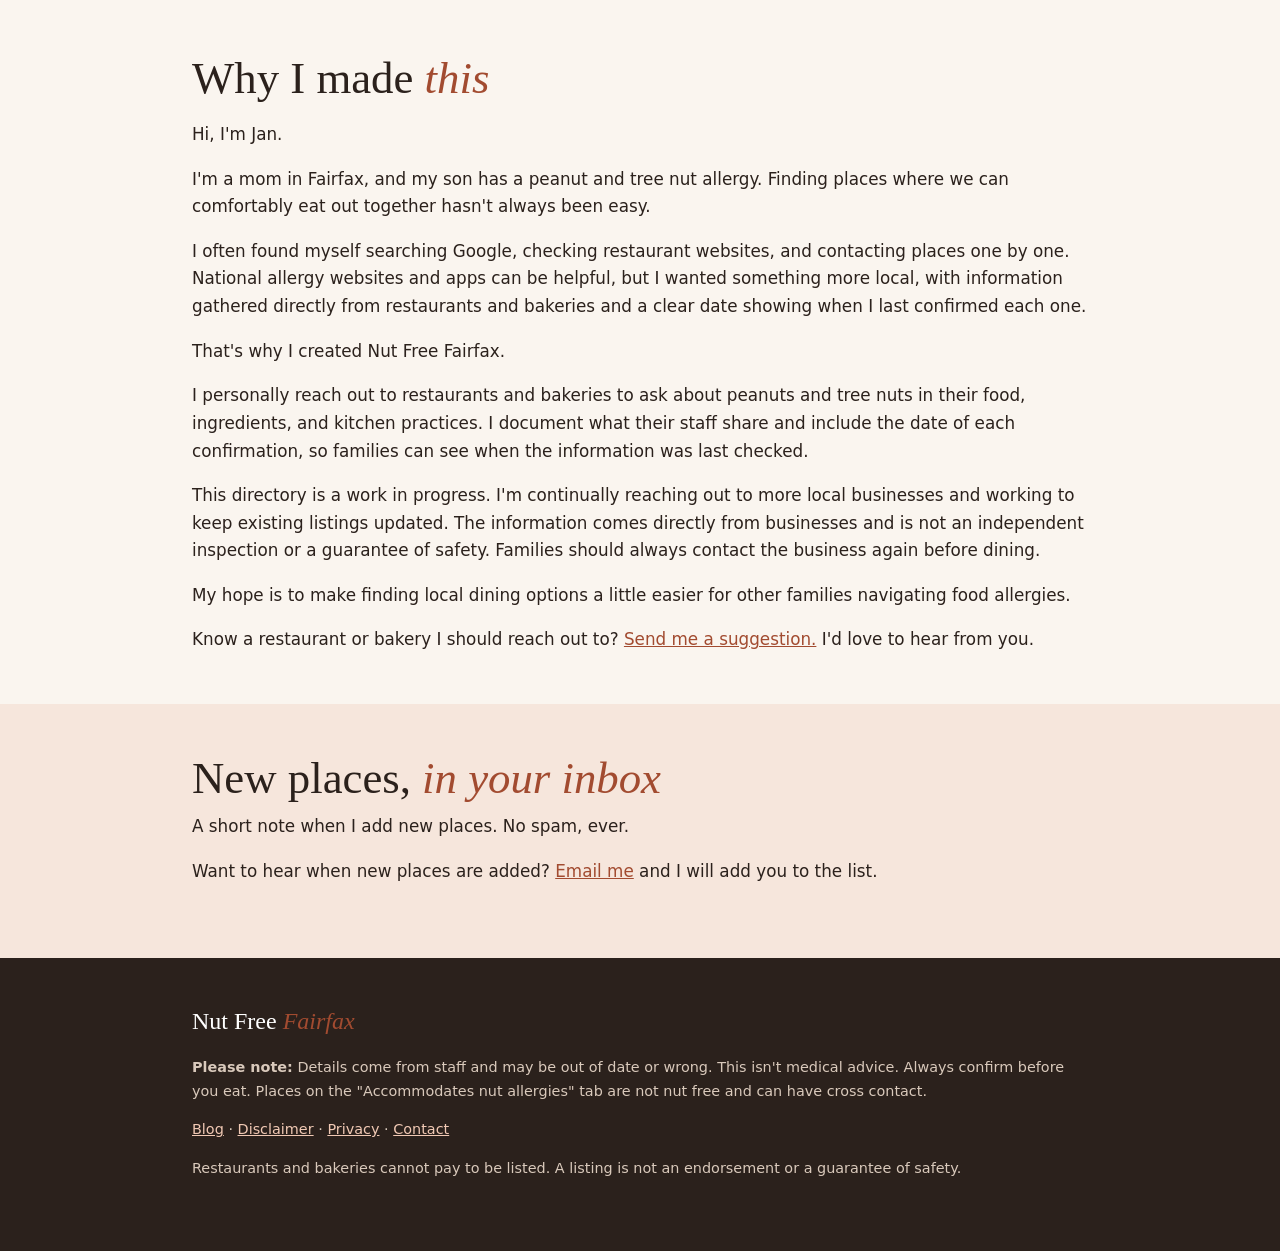
==== commit 8fd98360: "Disclaimer wording fixes, add cache busting stamp script Co-Authored-By: Claude Sonnet 5.5 <noreply@" ====
--- a/index.html
+++ b/index.html
@@ -20,7 +20,7 @@
   {"@context":"https://schema.org","@graph":[{"@type":"WebSite","@id":"https://nutfreefairfax.com/#site","url":"https://nutfreefairfax.com/","name":"Nut Free Fairfax","description":"A free, hand verified directory of peanut and tree nut free restaurants and bakeries in Fairfax County, VA."},{"@type":"Person","name":"Jan","url":"https://nutfreefairfax.com/#about"}]}
   </script>
   <link rel="icon" href="favicon.svg" type="image/svg+xml">
-  <link rel="stylesheet" href="style.css">
+  <link rel="stylesheet" href="style.css?v=202611281247">
 </head>
 <body>
   <a class="skip" href="#list">Skip to the list</a>
@@ -71,11 +71,11 @@
         <h3>A quick note before you eat</h3>
         <p>This directory is for informational purposes only. It is not a guarantee of allergen safety or a substitute for medical advice. Continue following your healthcare provider&rsquo;s recommendations.</p>
         <h4>Where the information comes from</h4>
-        <p>Each listing reflects what restaurant or bakery staff shared with me by phone, email, or message on the date shown. I do not test or inspect kitchens. Menus, ingredients, and staff can change, so <strong>always contact the business to reconfirm before eating.</strong></p>
+        <p>Each listing reflects what restaurant or bakery staff shared with me by phone, email, or message on the date shown. I do not test or inspect kitchens. Menus, ingredients, and staff can change, so <strong>always contact the business to reconfirm before you go or order.</strong></p>
         <h4>Understanding the two tabs</h4>
-        <p>The first tab lists businesses whose staff confirmed that their kitchen is peanut and tree nut free. The second lists businesses that are not nut free but shared how they handle nut allergies. Nuts and cross contact may still be present at these locations.</p>
+        <p>The first tab lists businesses whose staff confirmed that their kitchen is peanut and tree nut free. The second lists businesses that are not nut free but shared how they handle nut allergies. Nuts may still be present, and cross contact is possible.</p>
         <p><strong>Needs recheck</strong> means the information has not been reconfirmed within the past six months.</p>
-        <p><strong>In an emergency:</strong> Use your prescribed emergency medication as directed and call 911. <a href="disclaimer.html">Read the full disclaimer</a>.</p>
+        <p><strong>In an emergency,</strong> use your prescribed emergency medication as directed and call 911. <a href="disclaimer.html">Read the full disclaimer</a>.</p>
       </div>
 
       <div class="tabs" role="tablist" aria-label="Kind of place">
@@ -159,7 +159,7 @@
     </div>
   </footer>
 
-  <script src="data/listings.js"></script>
-  <script src="app.js"></script>
+  <script src="data/listings.js?v=202611281247"></script>
+  <script src="app.js?v=202611281247"></script>
 </body>
 </html>
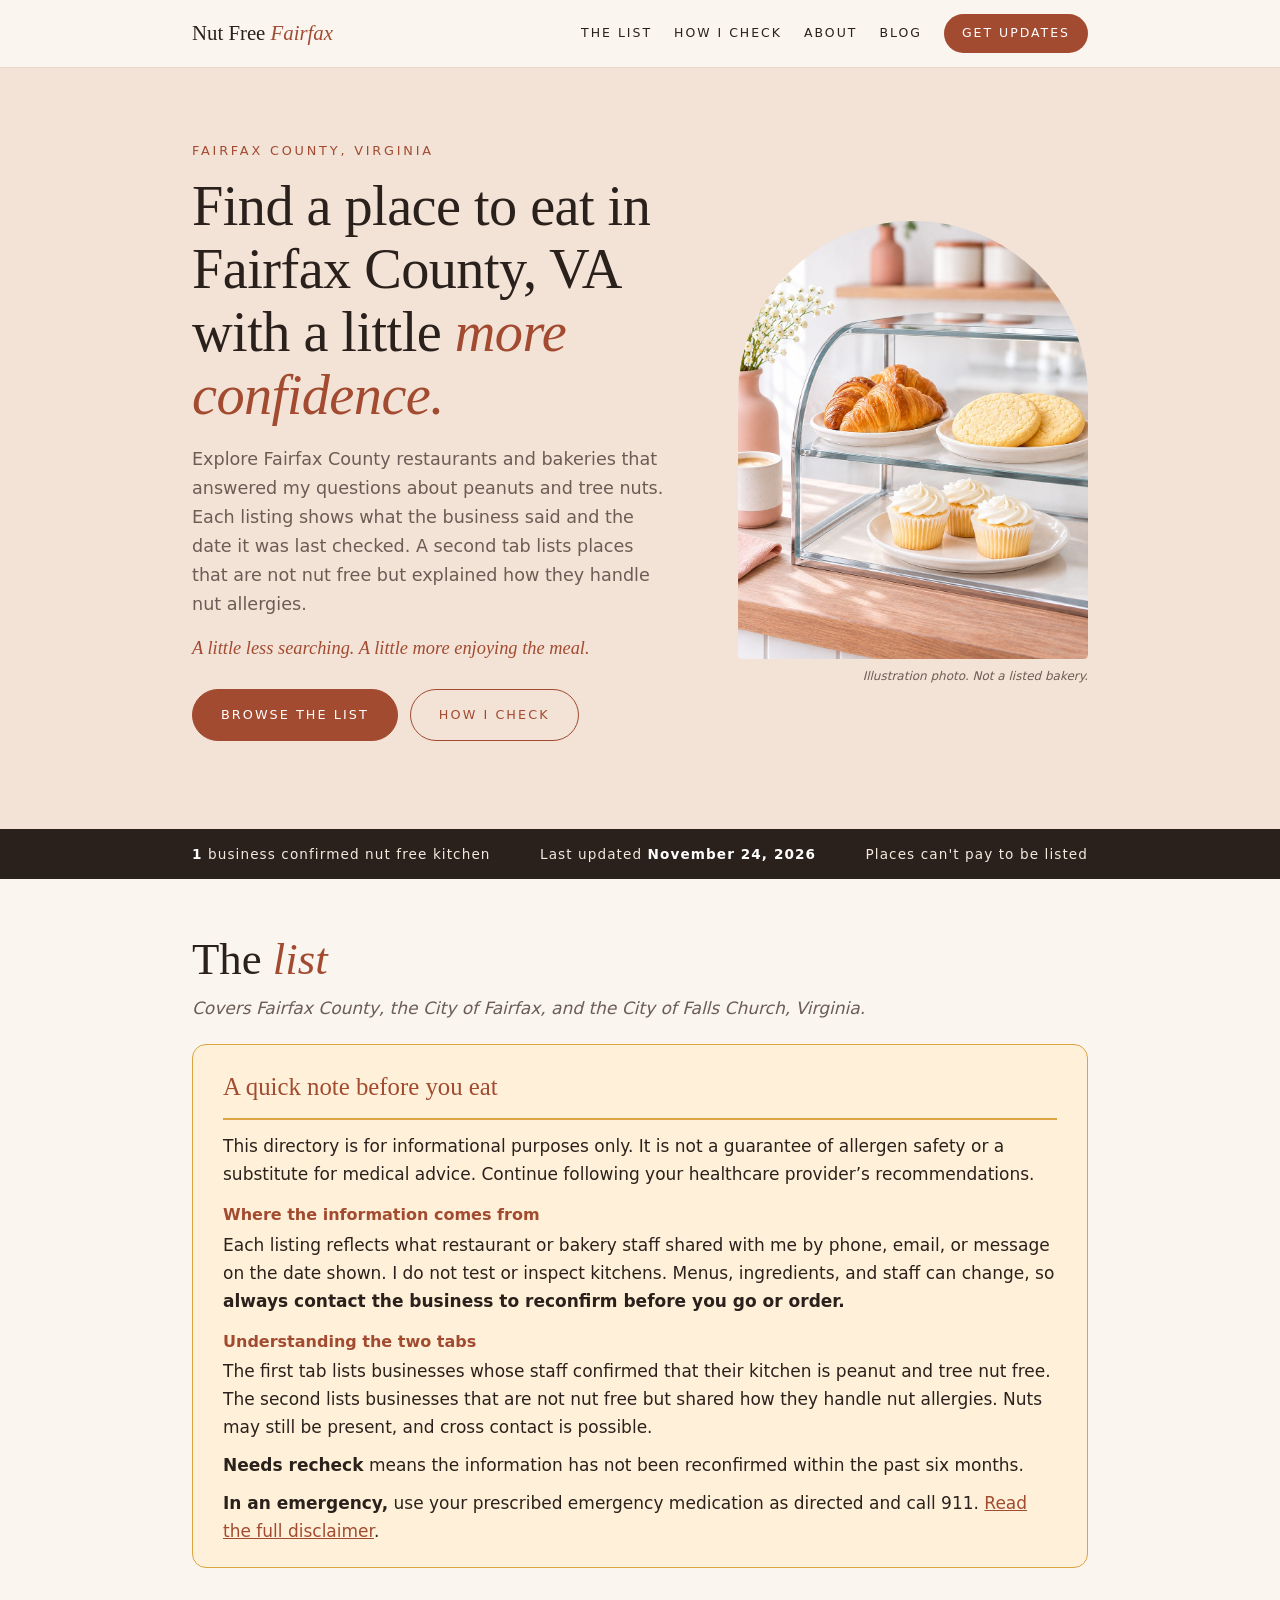
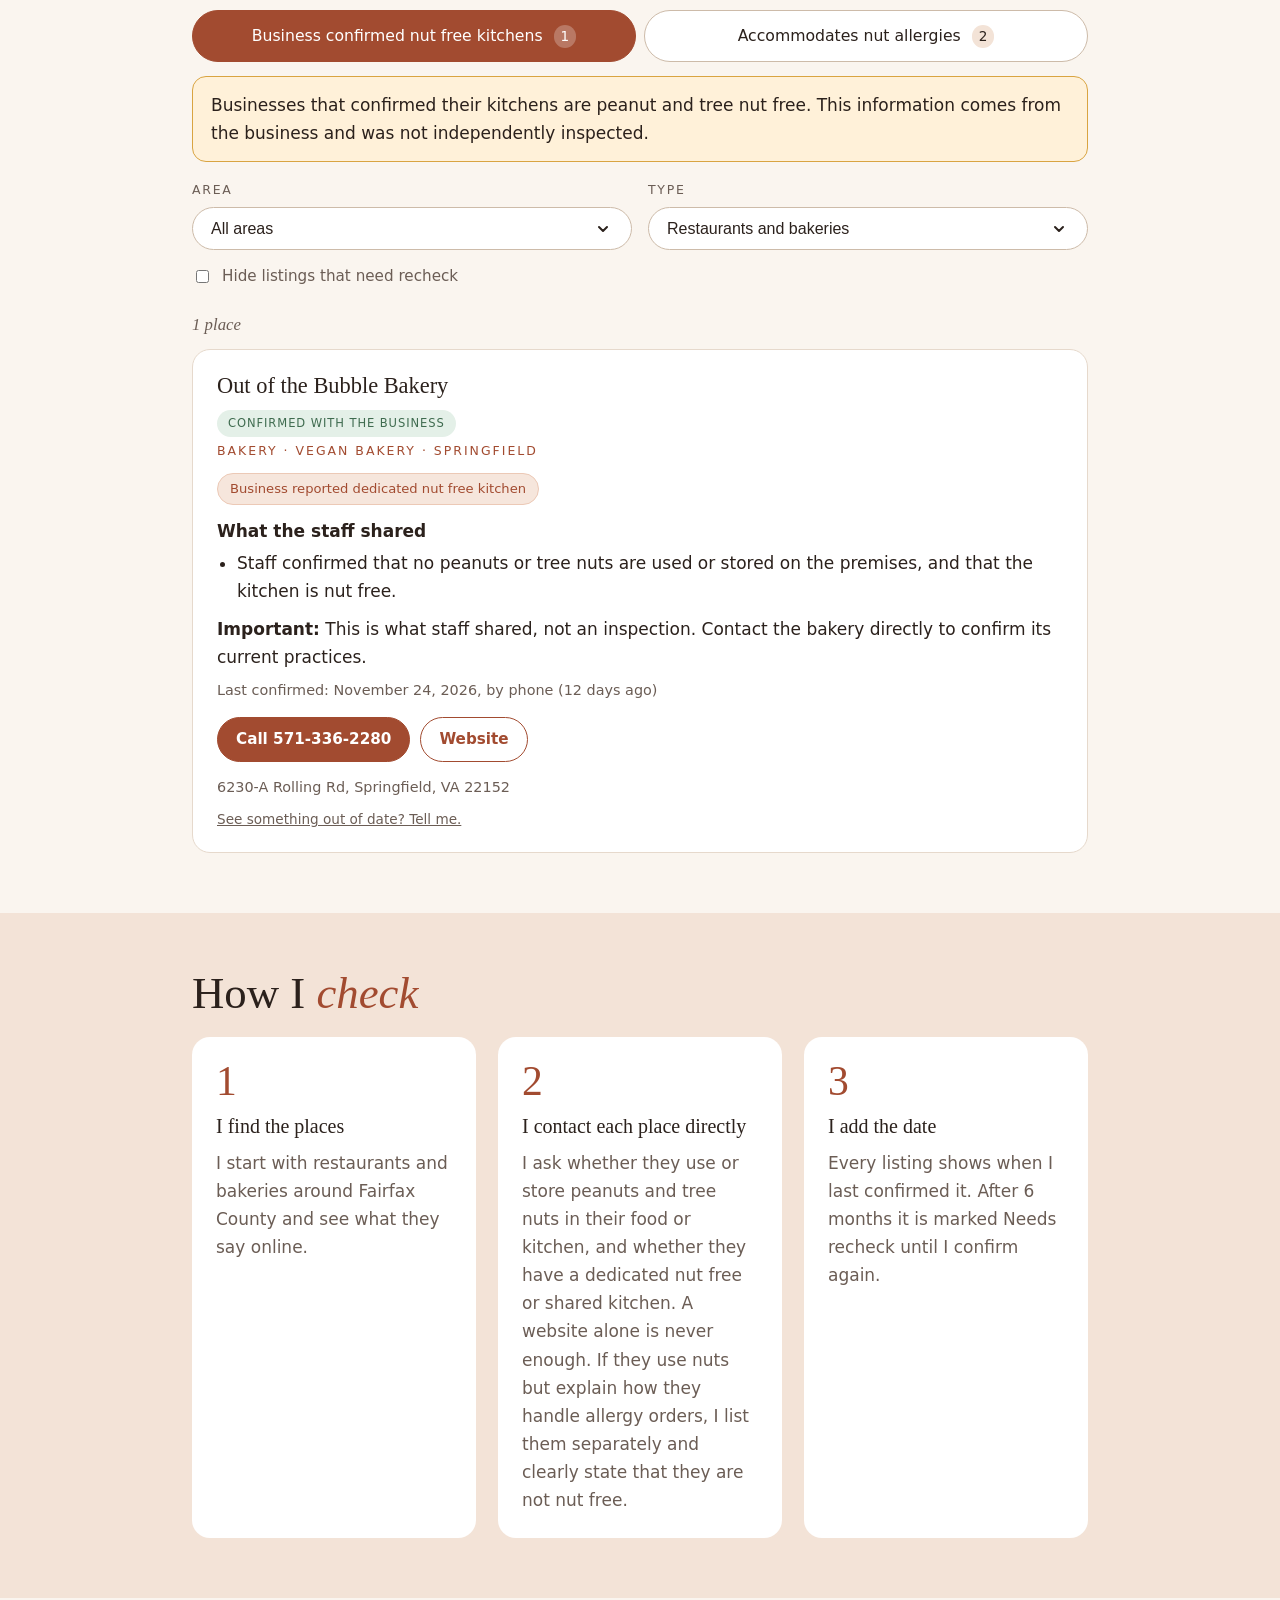
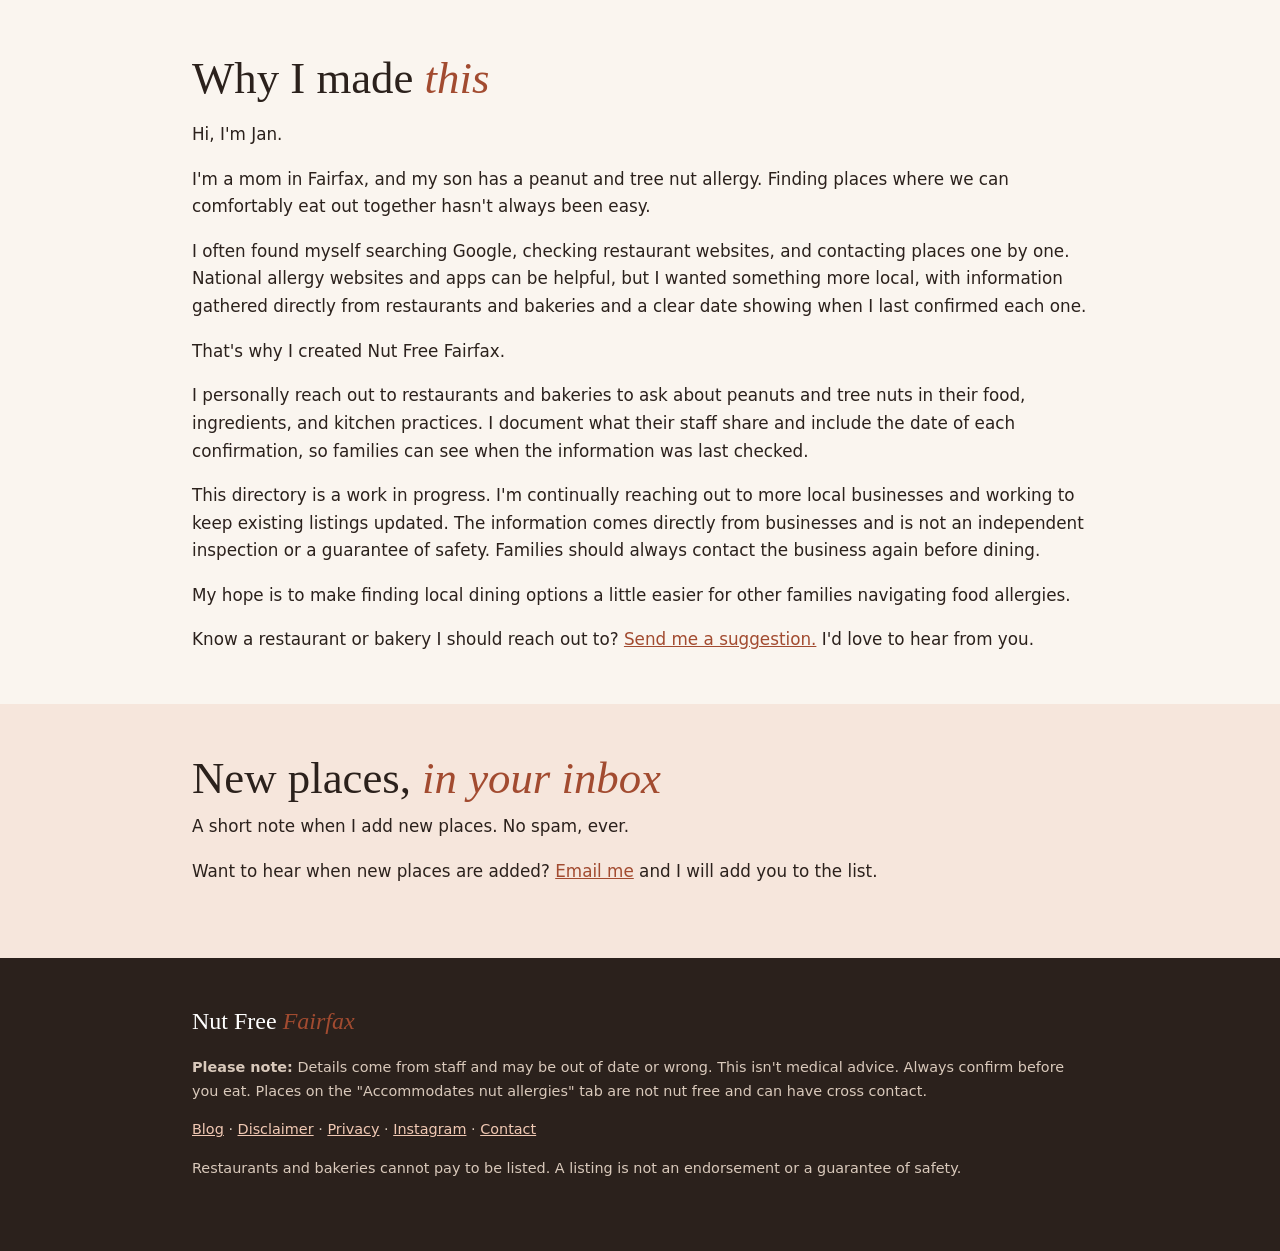
==== commit 3228fa45: "Add Instagram link to footer Co-Authored-By: Claude Sonnet 5.5 <noreply@anthropic.com> Claude-Sessio" ====
--- a/index.html
+++ b/index.html
@@ -20,7 +20,7 @@
   {"@context":"https://schema.org","@graph":[{"@type":"WebSite","@id":"https://nutfreefairfax.com/#site","url":"https://nutfreefairfax.com/","name":"Nut Free Fairfax","description":"A free, hand verified directory of peanut and tree nut free restaurants and bakeries in Fairfax County, VA."},{"@type":"Person","name":"Jan","url":"https://nutfreefairfax.com/#about"}]}
   </script>
   <link rel="icon" href="favicon.svg" type="image/svg+xml">
-  <link rel="stylesheet" href="style.css?v=202611281247">
+  <link rel="stylesheet" href="style.css?v=202611281300">
 </head>
 <body>
   <a class="skip" href="#list">Skip to the list</a>
@@ -154,12 +154,12 @@
       <p><strong>Affiliate disclosure:</strong> Some links on this site may be affiliate links. If you buy something through one, I may earn a small commission at no extra cost to you. Commissions never affect which restaurants and bakeries are listed.</p>
       -->
       <p><strong>Please note:</strong> Details come from staff and may be out of date or wrong. This isn't medical advice. Always confirm before you eat. Places on the "Accommodates nut allergies" tab are not nut free and can have cross contact.</p>
-      <p><a href="blog/">Blog</a> &middot; <a href="disclaimer.html">Disclaimer</a> &middot; <a href="privacy.html">Privacy</a> <!-- RESTORE with first affiliate link: &middot; <a href="affiliate-disclosure.html">Affiliate disclosure</a> --> &middot; <a href="mailto:nutfreefairfax@gmail.com">Contact</a></p>
+      <p><a href="blog/">Blog</a> &middot; <a href="disclaimer.html">Disclaimer</a> &middot; <a href="privacy.html">Privacy</a> <!-- RESTORE with first affiliate link: &middot; <a href="affiliate-disclosure.html">Affiliate disclosure</a> --> &middot; <a href="https://www.instagram.com/nutfreefairfax/" rel="noopener noreferrer">Instagram</a> &middot; <a href="mailto:nutfreefairfax@gmail.com">Contact</a></p>
       <p>Restaurants and bakeries cannot pay to be listed. A listing is not an endorsement or a guarantee of safety.</p>
     </div>
   </footer>
 
-  <script src="data/listings.js?v=202611281247"></script>
-  <script src="app.js?v=202611281247"></script>
+  <script src="data/listings.js?v=202611281300"></script>
+  <script src="app.js?v=202611281300"></script>
 </body>
 </html>
